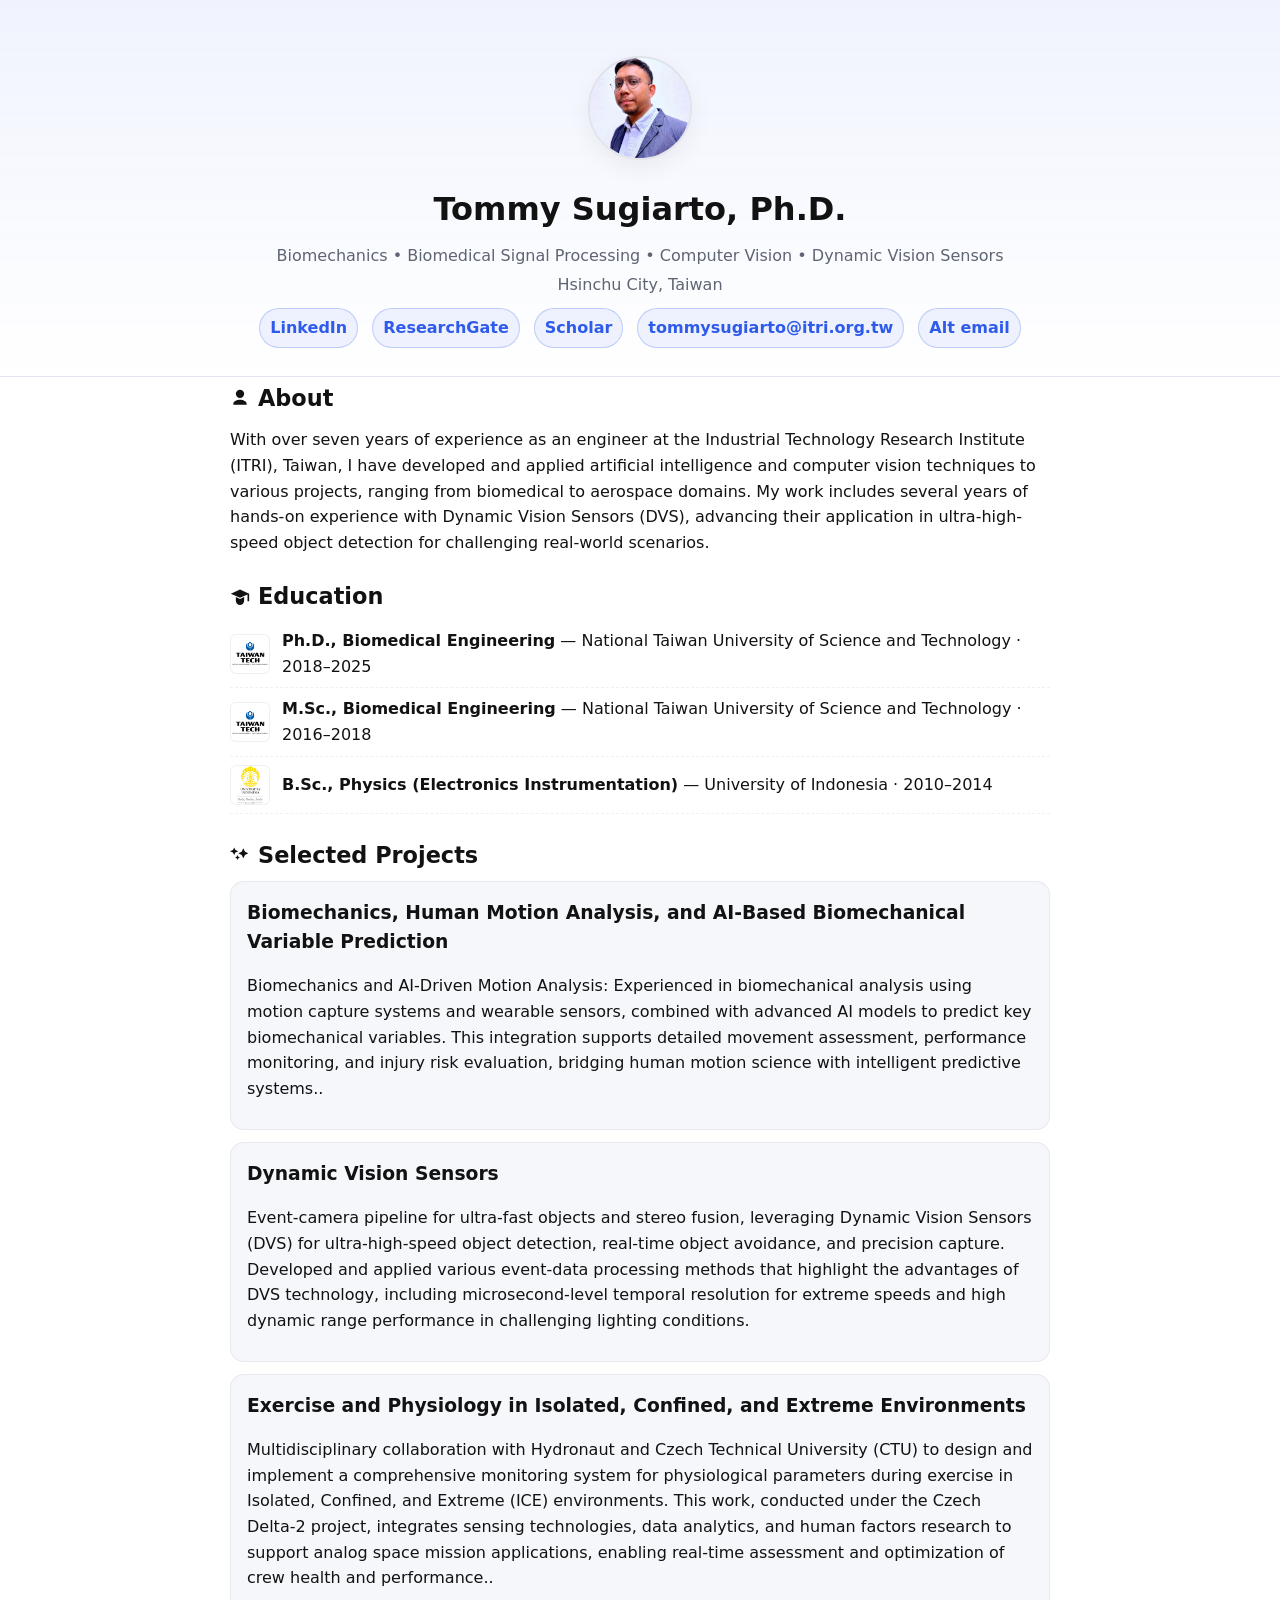
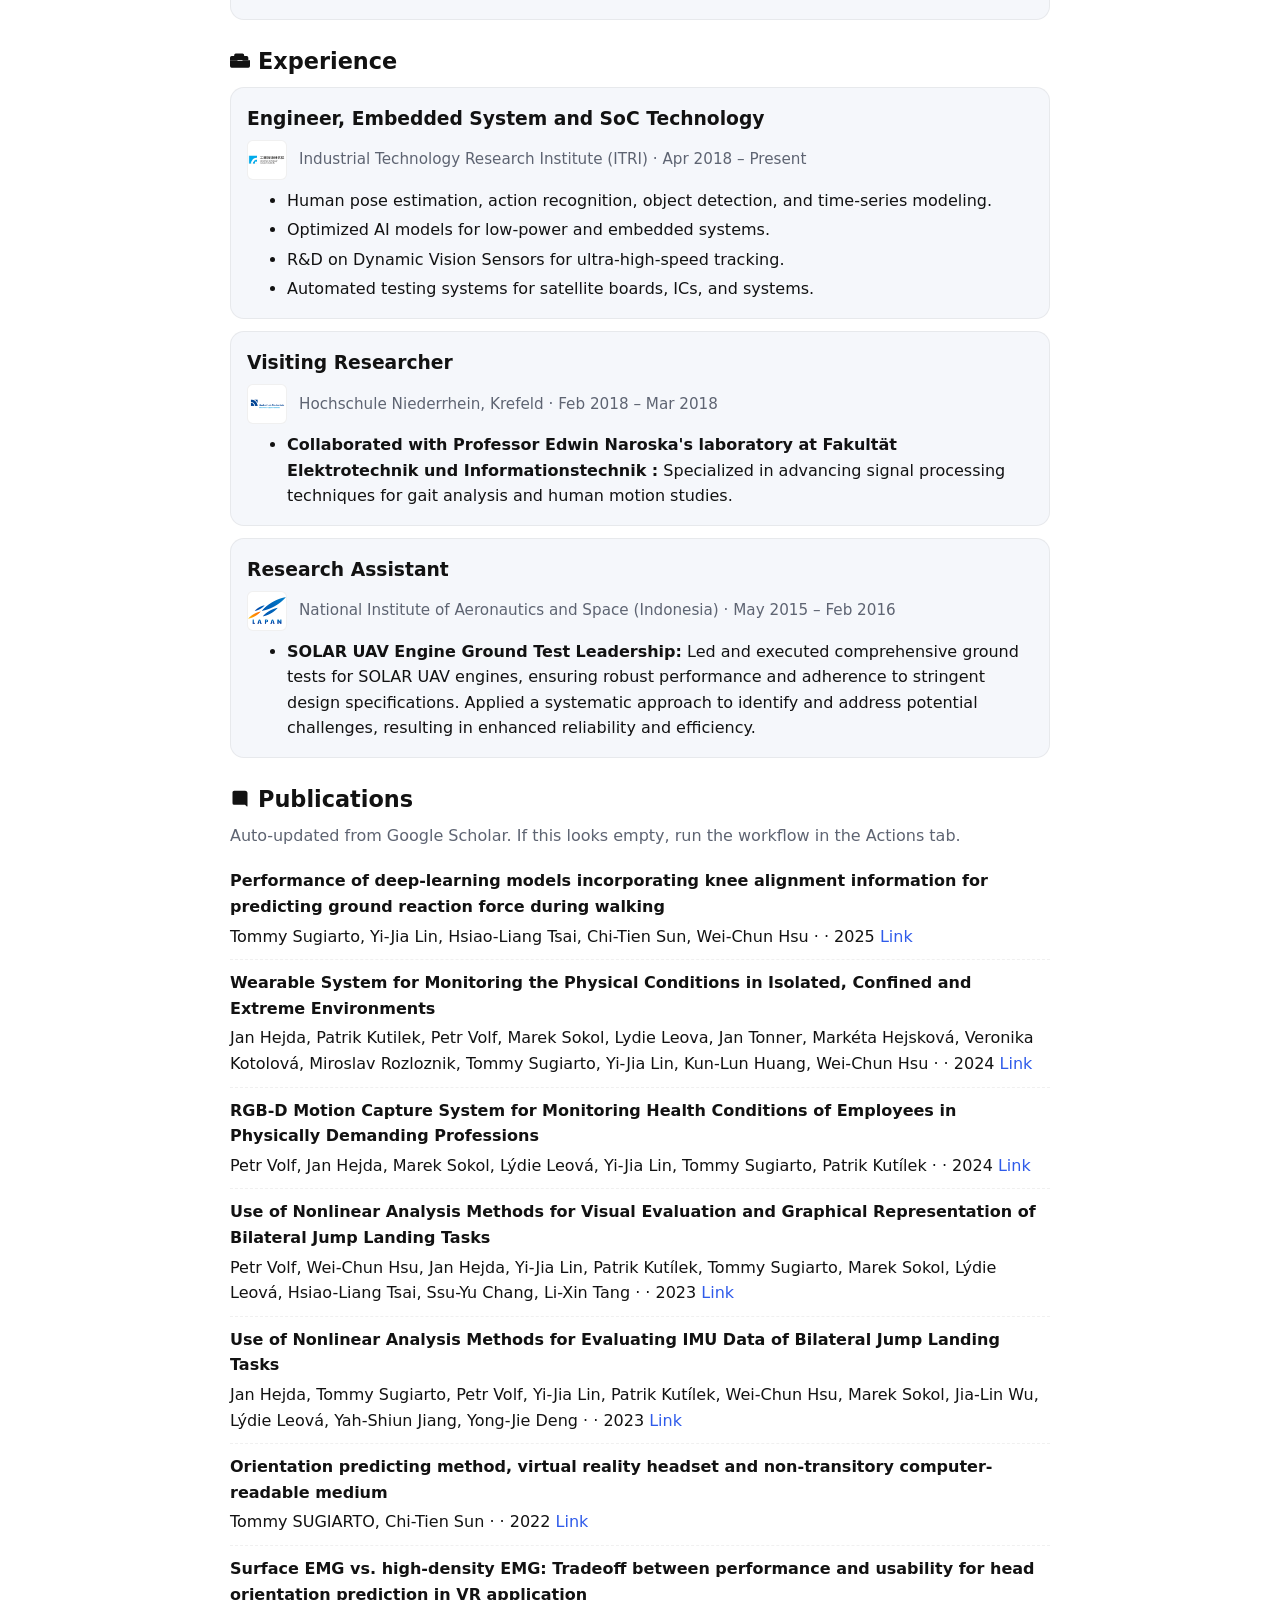
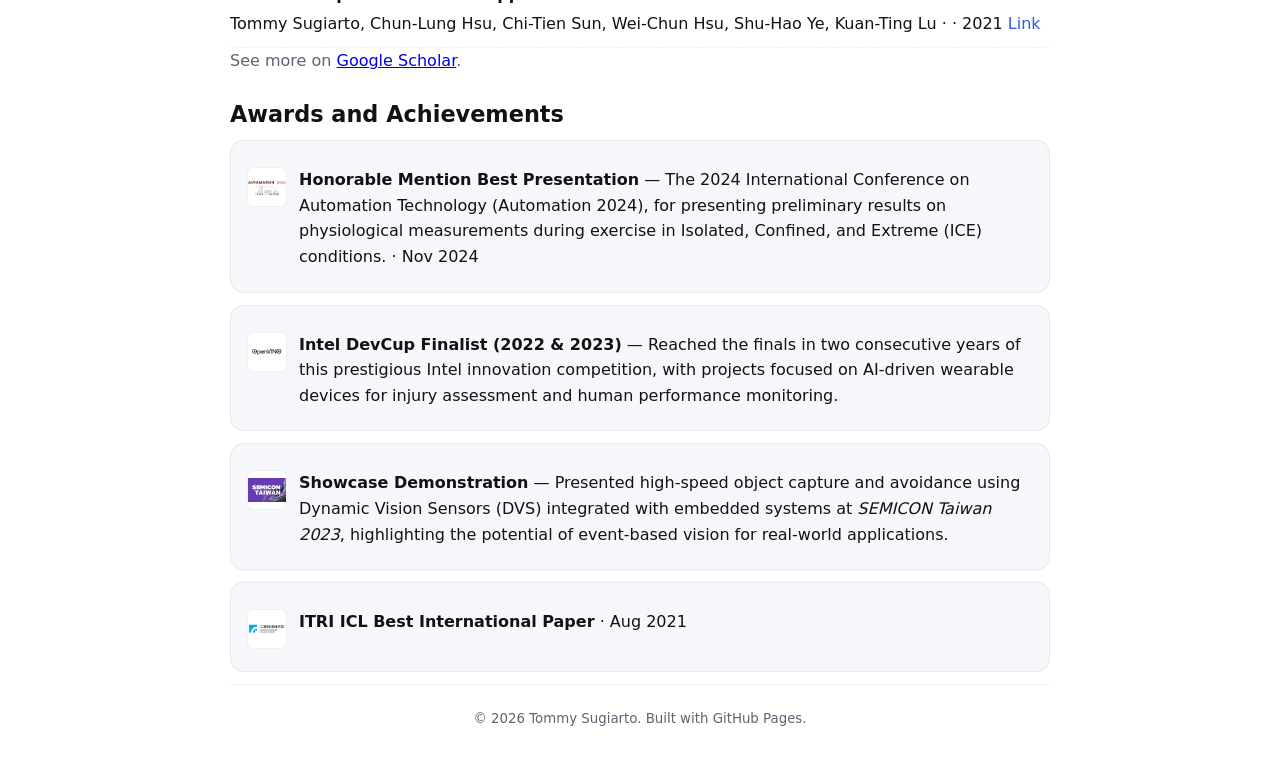
==== index.html @ 58326c2a "Update index.html" ====
<!DOCTYPE html>
<html lang="en">
<head>
  <meta charset="utf-8" />
  <meta name="viewport" content="width=device-width, initial-scale=1" />
  <title>Tommy Sugiarto, Ph.D. • Portfolio</title>
  <meta name="description" content="Biomechanics • Biomedical Signal Processing • Computer Vision • Dynamic Vision Sensors" />
  <link rel="stylesheet" href="styles.css" />
  <link rel="icon" href="data:,">
</head>
<body>
  <header class="site-header">
    <div class="container">
      <img class="avatar" src="assets/profile.jpeg" alt="Tommy Sugiarto headshot" />
      <h1>Tommy Sugiarto, Ph.D.</h1>
      <p class="tagline">Biomechanics • Biomedical Signal Processing • Computer Vision • Dynamic Vision Sensors</p>
      <p class="muted">Hsinchu City, Taiwan</p>
      <nav class="links">
        <a href="https://tw.linkedin.com/in/tommy-sugiarto-65a32ab9" aria-label="LinkedIn">LinkedIn</a>
        <a href="https://www.researchgate.net/profile/Tommy-Sugiarto?ev=hdr_xprf" aria-label="ResearchGate">ResearchGate</a>
        <a href="https://scholar.google.com/citations?user=oPSq5PQAAAAJ&hl=en" aria-label="Google Scholar">Scholar</a>
        <a href="mailto:tommysugiarto@itri.org.tw" aria-label="Email">tommysugiarto@itri.org.tw</a>
        <a href="mailto:tommysugiarto70@gmail.com" aria-label="Email Alt">Alt email</a>
      </nav>
    </div>
  </header>

<main class="container">
  <!-- About -->
  <section id="about">
    <h2 class="section-title">
      <!-- person-circle icon -->
      <svg class="icon" viewBox="0 0 24 24" fill="currentColor" aria-hidden="true">
        <path d="M12 12a5 5 0 1 0-5-5 5 5 0 0 0 5 5Zm0 2c-4.42 0-8 2.239-8 5v1h16v-1c0-2.761-3.58-5-8-5Z"/>
      </svg>
      About
    </h2>
    <p>With over seven years of experience as an engineer at the Industrial Technology Research Institute (ITRI), Taiwan, I have developed and applied artificial intelligence and computer vision techniques to various projects, ranging from biomedical to aerospace domains. 
      My work includes several years of hands-on experience with Dynamic Vision Sensors (DVS), advancing their application in ultra-high-speed object detection for challenging real-world scenarios.</p>
  </section>

  <!-- Education -->
  <section id="education">
    <h2 class="section-title">
      <!-- graduation-cap icon -->
      <svg class="icon" viewBox="0 0 24 24" fill="currentColor" aria-hidden="true">
        <path d="M12 3 1 8l11 5 9-4.091V17h2V8z"/><path d="M7 12v4.5a5 5 0 0 0 10 0V12l-5 2.273z"/>
      </svg>
      Education
    </h2>
    <ul class="edu">
      <li>
        <div class="org">
          <img class="org-logo" src="assets/ntust.png" alt="NTUST logo">
          <div>
            <strong>Ph.D., Biomedical Engineering</strong> — National Taiwan University of Science and Technology
            · <time>2018–2025</time>
          </div>
        </div>
      </li>
      <li>
        <div class="org">
          <img class="org-logo" src="assets/ntust.png" alt="NTUST logo">
          <div>
            <strong>M.Sc., Biomedical Engineering</strong> — National Taiwan University of Science and Technology
            · <time>2016–2018</time>
          </div>
        </div>
      </li>
      <li>
        <div class="org">
          <img class="org-logo" src="assets/ui.png" alt="University of Indonesia logo">
          <div>
            <strong>B.Sc., Physics (Electronics Instrumentation)</strong> — University of Indonesia
            · <time>2010–2014</time>
          </div>
        </div>
      </li>
    </ul>
  </section>

  <!-- Projects -->
  <section id="projects">
    <h2 class="section-title">
      <!-- sparkles icon -->
      <svg class="icon" viewBox="0 0 24 24" fill="currentColor" aria-hidden="true">
        <path d="M5 3l1.5 3L10 7.5 6.5 9 5 12 3.5 9 0 7.5 3.5 6 5 3Zm11 1l2 4 4 2-4 2-2 4-2-4-4-2 4-2 2-4Zm-7 8l1 2 2 1-2 1-1 2-1-2-2-1 2-1 1-2Z"/>
      </svg>
      Selected Projects
    </h2>
    <article class="card">
      <h3>Biomechanics, Human Motion Analysis, and AI-Based Biomechanical Variable Prediction</h3>
      <p>Biomechanics and AI-Driven Motion Analysis: Experienced in biomechanical analysis using motion capture systems and wearable sensors, combined with advanced AI models to predict key biomechanical variables. This integration supports detailed movement assessment, performance monitoring, and injury risk evaluation, bridging human motion science with intelligent predictive systems..</p>
    </article>
    <article class="card">
      <h3>Dynamic Vision Sensors</h3>
      <p>Event-camera pipeline for ultra-fast objects and stereo fusion, leveraging Dynamic Vision Sensors (DVS) for ultra-high-speed object detection, real-time object avoidance, and precision capture. 
        Developed and applied various event-data processing methods that highlight the advantages of DVS technology, including microsecond-level temporal resolution for extreme speeds and high dynamic range performance in challenging lighting conditions.</p>
    </article>
    <article class="card">
      <h3>Exercise and Physiology in Isolated, Confined, and Extreme Environments</h3>
      <p>Multidisciplinary collaboration with Hydronaut and Czech Technical University (CTU) to design and implement a comprehensive monitoring system for physiological parameters during exercise in Isolated, Confined, and Extreme (ICE) environments. 
        This work, conducted under the Czech Delta-2 project, integrates sensing technologies, data analytics, and human factors research to support analog space mission applications, enabling real-time assessment and optimization of crew health and performance..</p>
    </article>
  </section>

  <!-- Experience -->
  <section id="experience">
    <h2 class="section-title">
      <!-- briefcase icon -->
      <svg class="icon" viewBox="0 0 24 24" fill="currentColor" aria-hidden="true">
        <path d="M9 3h6a2 2 0 0 1 2 2v1h3a2 2 0 0 1 2 2v3H0V8a2 2 0 0 1 2-2h3V5a2 2 0 0 1 2-2Zm1 3V5h4v1Z"/><path d="M24 11v7a2 2 0 0 1-2 2H2a2 2 0 0 1-2-2v-7h9v1h6v-1z"/>
      </svg>
      Experience
    </h2>

    <article class="card">
      <h3>Engineer, Embedded System and SoC Technology</h3>
      <div class="sub org">
        <img class="org-logo" src="assets/itri.png" alt="ITRI logo">
        <span>Industrial Technology Research Institute (ITRI) · <time>Apr 2018 – Present</time></span>
      </div>
      <ul class="bullets">
        <li>Human pose estimation, action recognition, object detection, and time‑series modeling.</li>
        <li>Optimized AI models for low‑power and embedded systems.</li>
        <li>R&amp;D on Dynamic Vision Sensors for ultra‑high‑speed tracking.</li>
        <li>Automated testing systems for satellite boards, ICs, and systems.</li>
      </ul>
    </article>

    <article class="card">
      <h3>Visiting Researcher</h3>
      <div class="sub org">
        <img class="org-logo" src="assets/hsnr.png" alt="Hochschule Niederrhein logo">
        <span>Hochschule Niederrhein, Krefeld · <time>Feb 2018 – Mar 2018</time></span>
      </div>
      <ul class="bullets">
        <li><strong>Collaborated with Professor Edwin Naroska's laboratory at Fakultät Elektrotechnik und Informationstechnik :</strong> Specialized in advancing signal processing techniques for gait analysis and human motion studies.</li>
      </ul>
    </article>

    <article class="card">
      <h3>Research Assistant</h3>
      <div class="sub org">
        <img class="org-logo" src="assets/lapan.png" alt="Indonesian National Institute of Aeronautics and Space logo">
        <span>National Institute of Aeronautics and Space (Indonesia) · <time>May 2015 – Feb 2016</time></span>
      </div>
      <ul class="bullets">
        <li><strong>SOLAR UAV Engine Ground Test Leadership:</strong> Led and executed comprehensive ground tests for SOLAR UAV engines, ensuring robust performance and adherence to stringent design specifications. Applied a systematic approach to identify and address potential challenges, resulting in enhanced reliability and efficiency.</li>
      </ul>
    </article>

  </section>

  <!-- Publications: moved to just before Awards -->
  <section id="publications">
    <h2 class="section-title">
      <!-- book icon -->
      <svg class="icon" viewBox="0 0 24 24" fill="currentColor" aria-hidden="true">
        <path d="M3 4a2 2 0 0 1 2-2h13a3 3 0 0 1 3 3v15.5a.5.5 0 0 1-.8.4L18 19H5a2 2 0 0 1-2-2Z"/>
      </svg>
      Publications
    </h2>
    <p class="muted">Auto‑updated from Google Scholar. If this looks empty, run the workflow in the Actions tab.</p>
    <div id="pub-list" class="pubs"></div>
    <p class="muted">See more on <a href="https://scholar.google.com/citations?user=oPSq5PQAAAAJ&hl=en">Google Scholar</a>.</p>
  </section>

 <!-- Awards -->
<section id="awards">
  <h2 class="section-title"> Awards and Achievements </h2>

  <article class="card">
    <div class="award-item">
      <img class="award-logo" src="assets/automation2024.png" alt="Automation 2024 logo">
      <div class="award-text">
        <strong>Honorable Mention Best Presentation</strong> — The 2024 International Conference on Automation Technology (Automation 2024), for presenting preliminary results on physiological measurements during exercise in Isolated, Confined, and Extreme (ICE) conditions. · <time>Nov 2024</time>
      </div>
    </div>
  </article>

  <article class="card">
    <div class="award-item">
      <img class="award-logo" src="assets/intel.png" alt="Intel logo">
      <div class="award-text">
        <strong>Intel DevCup Finalist (2022 &amp; 2023)</strong> — Reached the finals in two consecutive years of this prestigious Intel innovation competition, with projects focused on AI-driven wearable devices for injury assessment and human performance monitoring.
      </div>
    </div>
  </article>

  <article class="card">
    <div class="award-item">
      <img class="award-logo" src="assets/semicon2023.png" alt="SEMICON Taiwan 2023 logo">
      <div class="award-text">
        <strong>Showcase Demonstration</strong> — Presented high-speed object capture and avoidance using Dynamic Vision Sensors (DVS) integrated with embedded systems at <em>SEMICON Taiwan 2023</em>, highlighting the potential of event-based vision for real-world applications.
      </div>
    </div>
  </article>

  <article class="card">
    <div class="award-item">
      <img class="award-logo" src="assets/itri.png" alt="ITRI logo">
      <div class="award-text">
        <strong>ITRI ICL Best International Paper</strong> · <time>Aug 2021</time>
      </div>
    </div>
  </article>
</section>

  <footer class="site-footer">
    <div class="container">
      <small>© <span id="y"></span> Tommy Sugiarto. Built with GitHub Pages.</small>
    </div>
  </footer>

  <script>
    document.getElementById('y').textContent = new Date().getFullYear();
  </script>
  
<script>
  document.getElementById('y').textContent = new Date().getFullYear();

  async function loadPubs() {
    const wrap = document.getElementById('pub-list');
    try {
      const res = await fetch('publications.json?ts=' + Date.now(), { cache: 'no-store' });
      if (!res.ok) throw new Error('publications.json not found');
      const data = await res.json();

      const pubs = Array.isArray(data) ? data : (data.publications || []);
      if (!pubs.length) {
        wrap.innerHTML = '<p class="muted">No publications found yet.</p>';
        return;
      }

      // Sort newest first
      pubs.sort((a, b) => (b.year || 0) - (a.year || 0));

      // Keep only latest 7
      const latest = pubs.slice(0, 7);

      wrap.innerHTML = latest.map(p => {
        const title = p.title || '';
        const authors = Array.isArray(p.authors) ? p.authors.join(', ') : (p.authors || '');
        const venue = p.venue || '';
        const year = p.year || '';
        const link = p.url ? `<a href="${p.url}" rel="noopener">Link</a>` : '';
        return `
          <div class="pub">
            <div class="pub-title"><strong>${title}</strong></div>
            <div class="pub-meta">${authors} · <em>${venue}</em> · <time>${year}</time> ${link}</div>
          </div>`;
      }).join('');
    } catch (e) {
      console.warn(e);
      wrap.innerHTML = '<p class="muted">Publications will appear after the first sync.</p>';
    }
  }
  loadPubs();
</script>

</body>
</html>
---- styles.css ----
:root {
  --bg: #ffffff;
  --panel: #ffffff;
  --text: #121212;
  --muted: #5e6472;
  --link: #2f5bea;
  --card: #f5f7fb;
  --radius: 14px;
  --maxw: 860px;
}

* { box-sizing: border-box; }
html, body { margin: 0; padding: 0; background: var(--bg); color: var(--text); }
body {
  font-family: system-ui, -apple-system, Segoe UI, Roboto, "Noto Sans", Arial, sans-serif;
  line-height: 1.6;
}

.container { width: 100%; max-width: var(--maxw); margin: 0 auto; padding: 0 20px; }

.site-header {
  padding: 56px 0 28px;
  text-align: center;
  background: linear-gradient(180deg, rgba(47,91,234,0.07), rgba(255,255,255,0));
  border-bottom: 1px solid rgba(0,0,0,0.06);
}
.avatar {
  width: 104px; height: 104px; border-radius: 50%;
  object-fit: cover; border: 2px solid rgba(0,0,0,0.08);
  box-shadow: 0 8px 24px rgba(0,0,0,0.06);
}
h1 { margin: 16px 0 8px; font-size: 2rem; }
.tagline { color: var(--muted); margin: 0 0 4px; }
.muted { color: var(--muted); margin: 0 0 10px; }

.links { display: inline-flex; gap: 14px; flex-wrap: wrap; justify-content: center; }
.links a {
  color: var(--link); text-decoration: none; font-weight: 600;
  padding: 6px 10px; border-radius: 999px; background: rgba(47,91,234,0.07);
  border: 1px solid rgba(47,91,234,0.25);
}
.links a:hover { transform: translateY(-1px); transition: transform 120ms ease; }

main { padding: 28px 0 56px; }
section + section { margin-top: 28px; }
h2 { margin: 8px 0 10px; font-size: 1.4rem; }

.card {
  background: var(--card);
  border: 1px solid rgba(0,0,0,0.06);
  border-radius: var(--radius);
  padding: 16px 16px 12px;
  margin: 12px 0;
}
.card h3 { margin: 0 0 6px; }
.sub { color: var(--muted); font-size: 0.95rem; }
.bullets { margin: 8px 0 0; }
.bullets li { margin: 4px 0; }

.edu, .awards { list-style: none; padding: 0; margin: 0; }
.edu li, .awards li { padding: 8px 0; border-bottom: 1px dashed rgba(0,0,0,0.06); }

.pubs .pub { padding: 10px 0; border-bottom: 1px dashed rgba(0,0,0,0.06); }
.pub-title { margin-bottom: 4px; }
.pub-meta a { color: var(--link); text-decoration: none; }

.site-footer {
  padding: 20px 0 40px;
  border-top: 1px solid rgba(0,0,0,0.06);
  color: var(--muted);
  text-align: center;
}

@media (max-width: 520px) {
  h1 { font-size: 1.6rem; }
}

/* --- Logos next to org names --- */
.org {
  display: flex;
  align-items: center;
  gap: 12px; /* was 10px */
}

.org-logo {
  width: 40px;       /* increased from ~28px */
  height: 40px;
  border-radius: 6px;
  object-fit: contain;
  border: 1px solid rgba(0,0,0,0.06);
  background-color: #fff; /* optional: helps logos with transparent edges */
}


/* --- Section headers with icons --- */
.section-title {
  display: flex;
  align-items: center;
  gap: 8px;
  margin: 8px 0 10px;
  font-size: 1.4rem;
  line-height: 1.2;
}

.icon {
  width: 20px;
  height: 20px;
  flex: 0 0 20px;
  font-size: 0; /* stop inheriting text size */
}


/* --- Publication list look --- */
.pubs .pub { padding: 10px 0; border-bottom: 1px dashed rgba(0,0,0,0.06); }
.pub-title { margin-bottom: 4px; }
.pub-meta a { color: var(--link); text-decoration: none; }

.award-item {
  display: flex;
  align-items: flex-start;
  gap: 12px;
  margin: 10px 0;
}

.award-logo {
  width: 40px;
  height: 40px;
  object-fit: contain;
  border-radius: 6px;
  border: 1px solid rgba(0,0,0,0.06);
  background-color: #fff; /* helps logos with transparency */
}

.award-text {
  flex: 1;
}
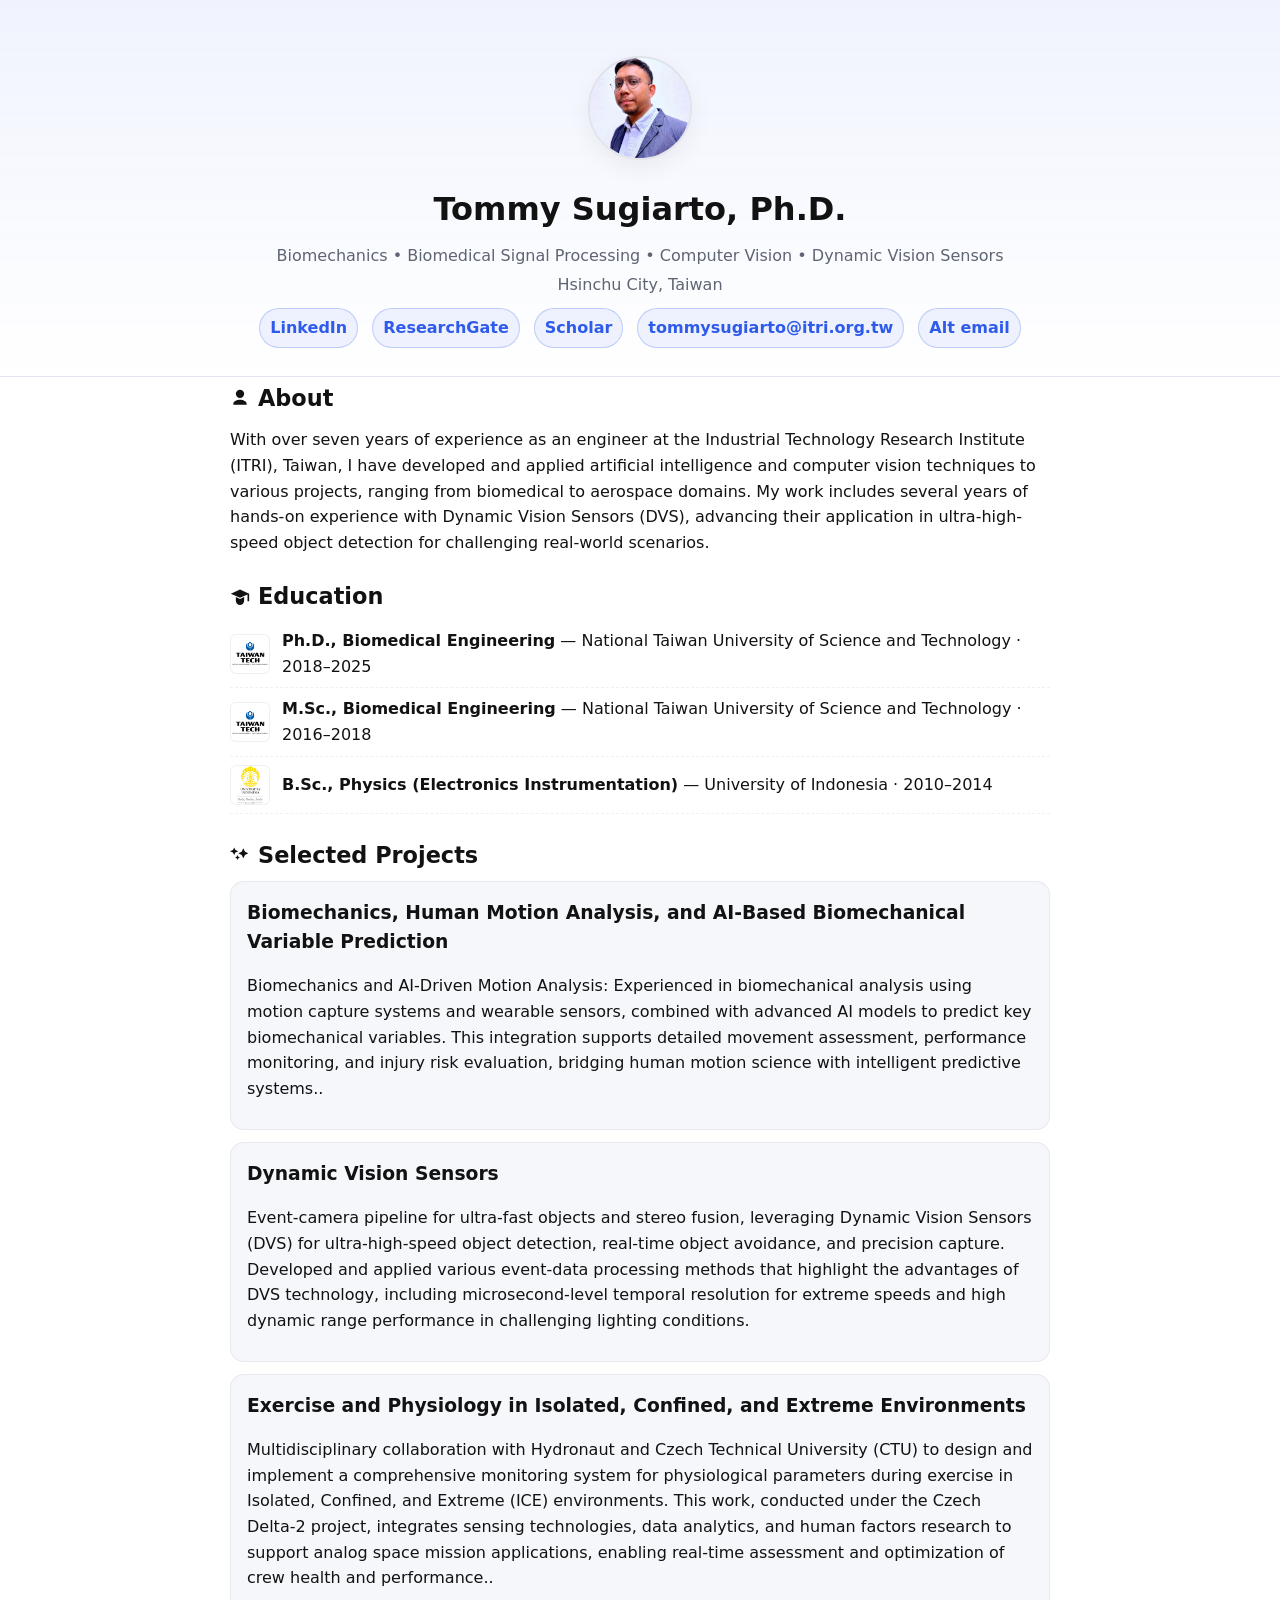
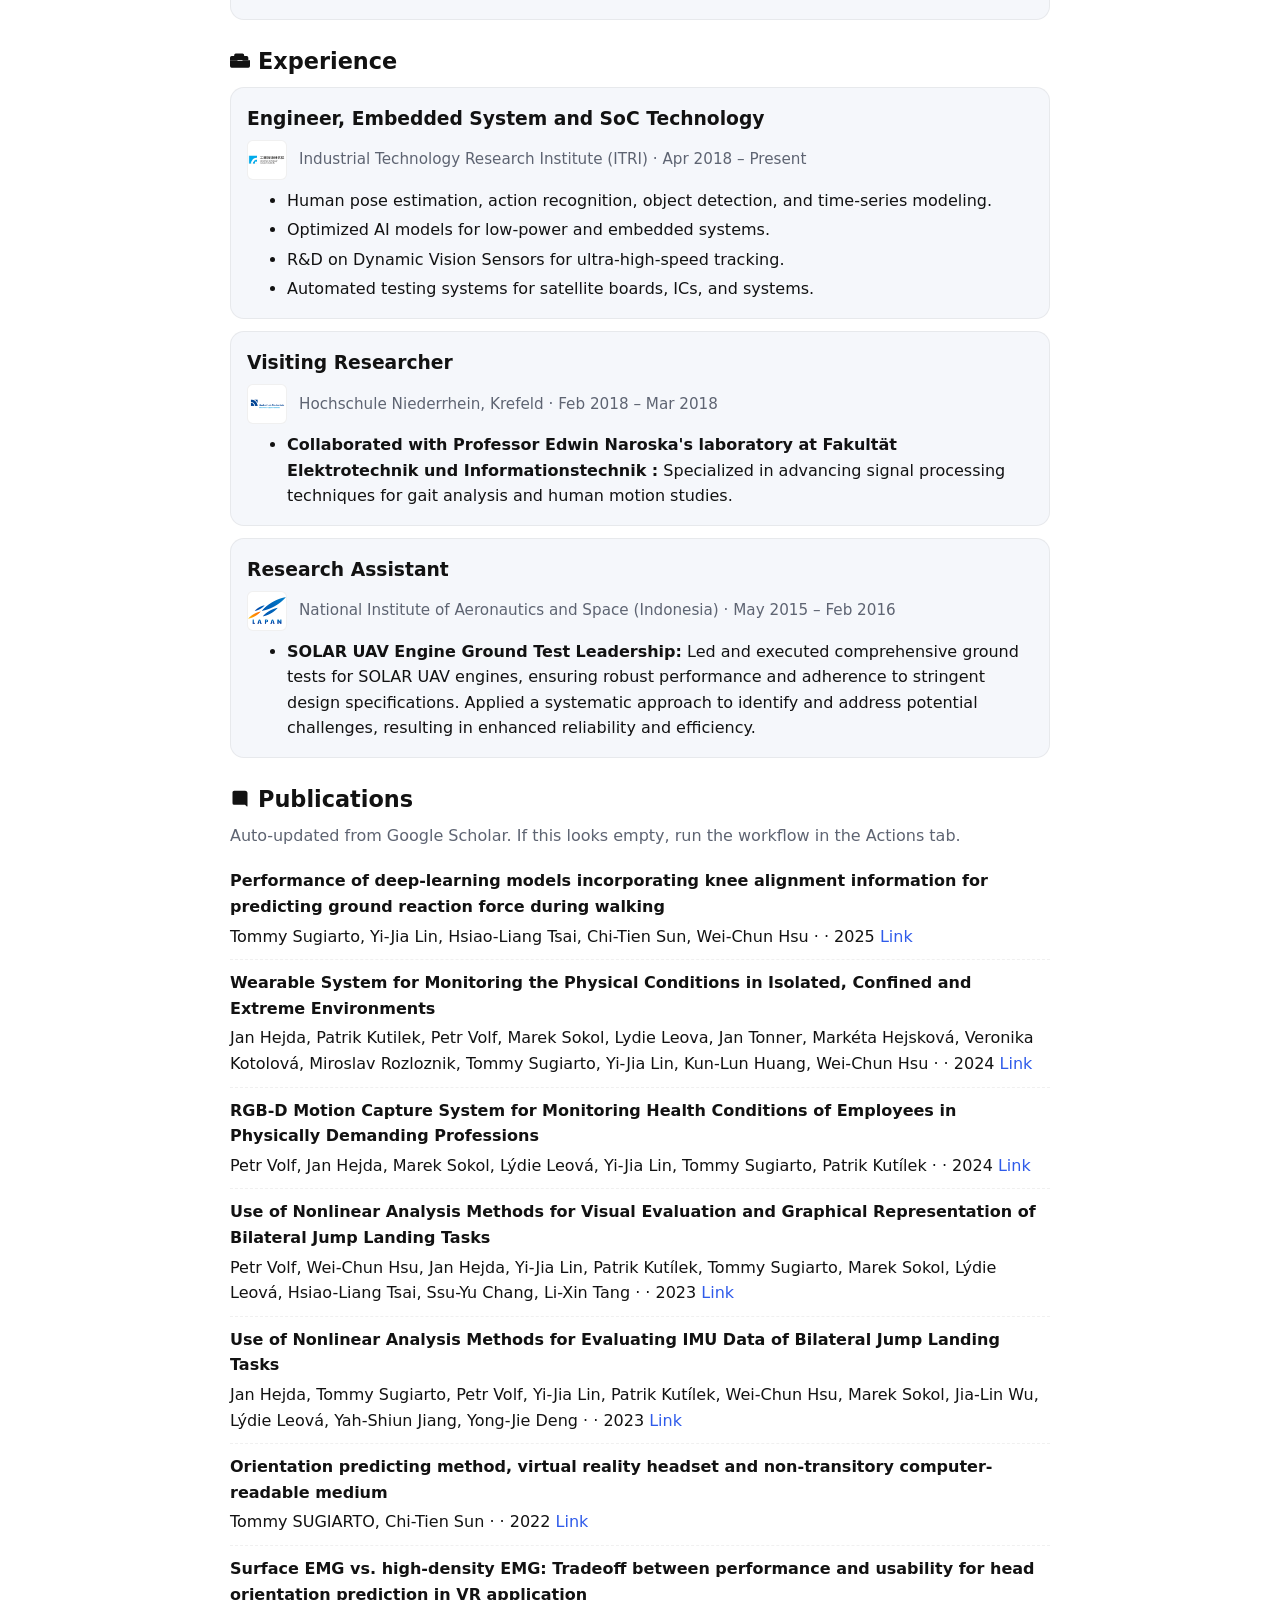
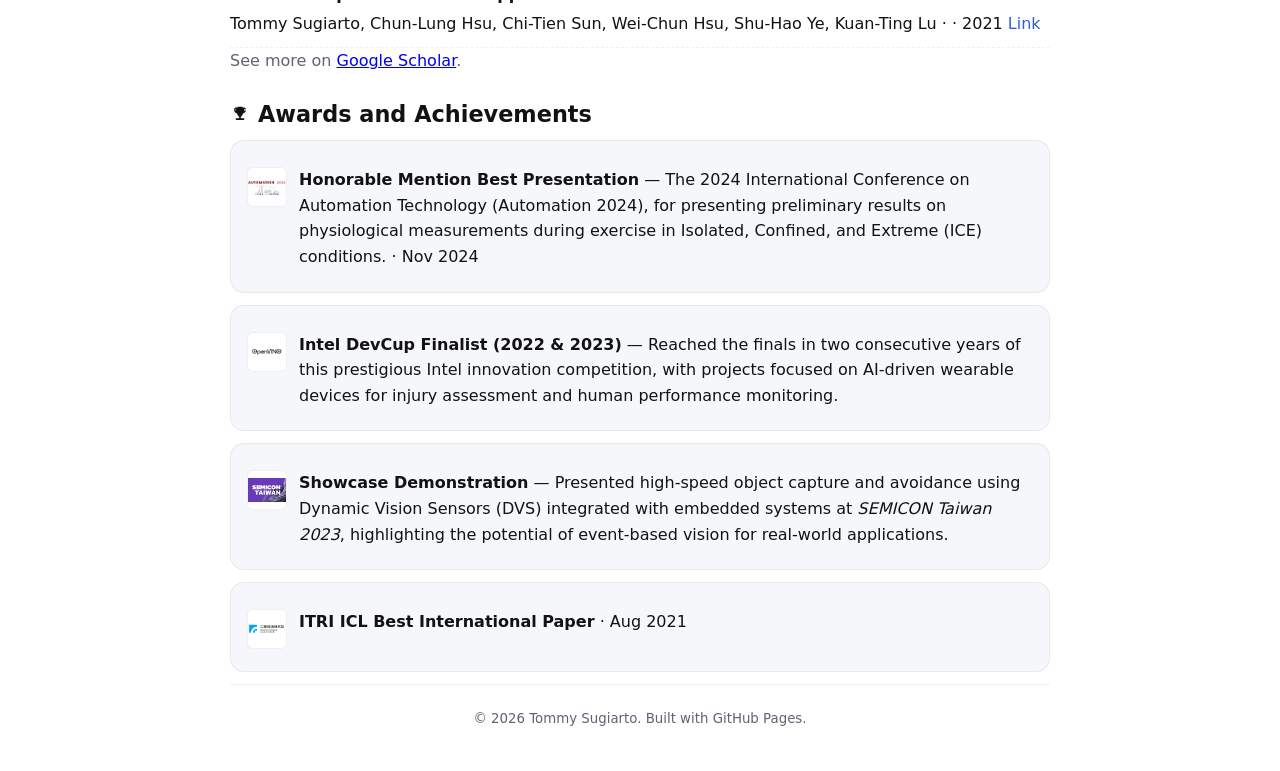
==== commit b71d7b14: "Update index.html" ====
--- a/index.html
+++ b/index.html
@@ -168,8 +168,13 @@
 
  <!-- Awards -->
 <section id="awards">
-  <h2 class="section-title"> Awards and Achievements </h2>
-
+    <h2 class="section-title">
+    <!-- trophy icon -->
+    <svg class="icon" viewBox="0 0 24 24" fill="currentColor" aria-hidden="true">
+      <path d="M17 3h-2V2H9v1H7a2 2 0 0 0-2 2v1a4 4 0 0 0 3.4 3.95A5 5 0 0 0 11 14v2H7v2h10v-2h-4v-2a5 5 0 0 0 2.6-4.05A4 4 0 0 0 19 6V5a2 2 0 0 0-2-2Zm-9 4A2 2 0 0 1 6 5h1v2Zm11-2a2 2 0 0 1-2 2V5Z"/>
+    </svg>
+    Awards and Achievements
+  </h2>
   <article class="card">
     <div class="award-item">
       <img class="award-logo" src="assets/automation2024.png" alt="Automation 2024 logo">
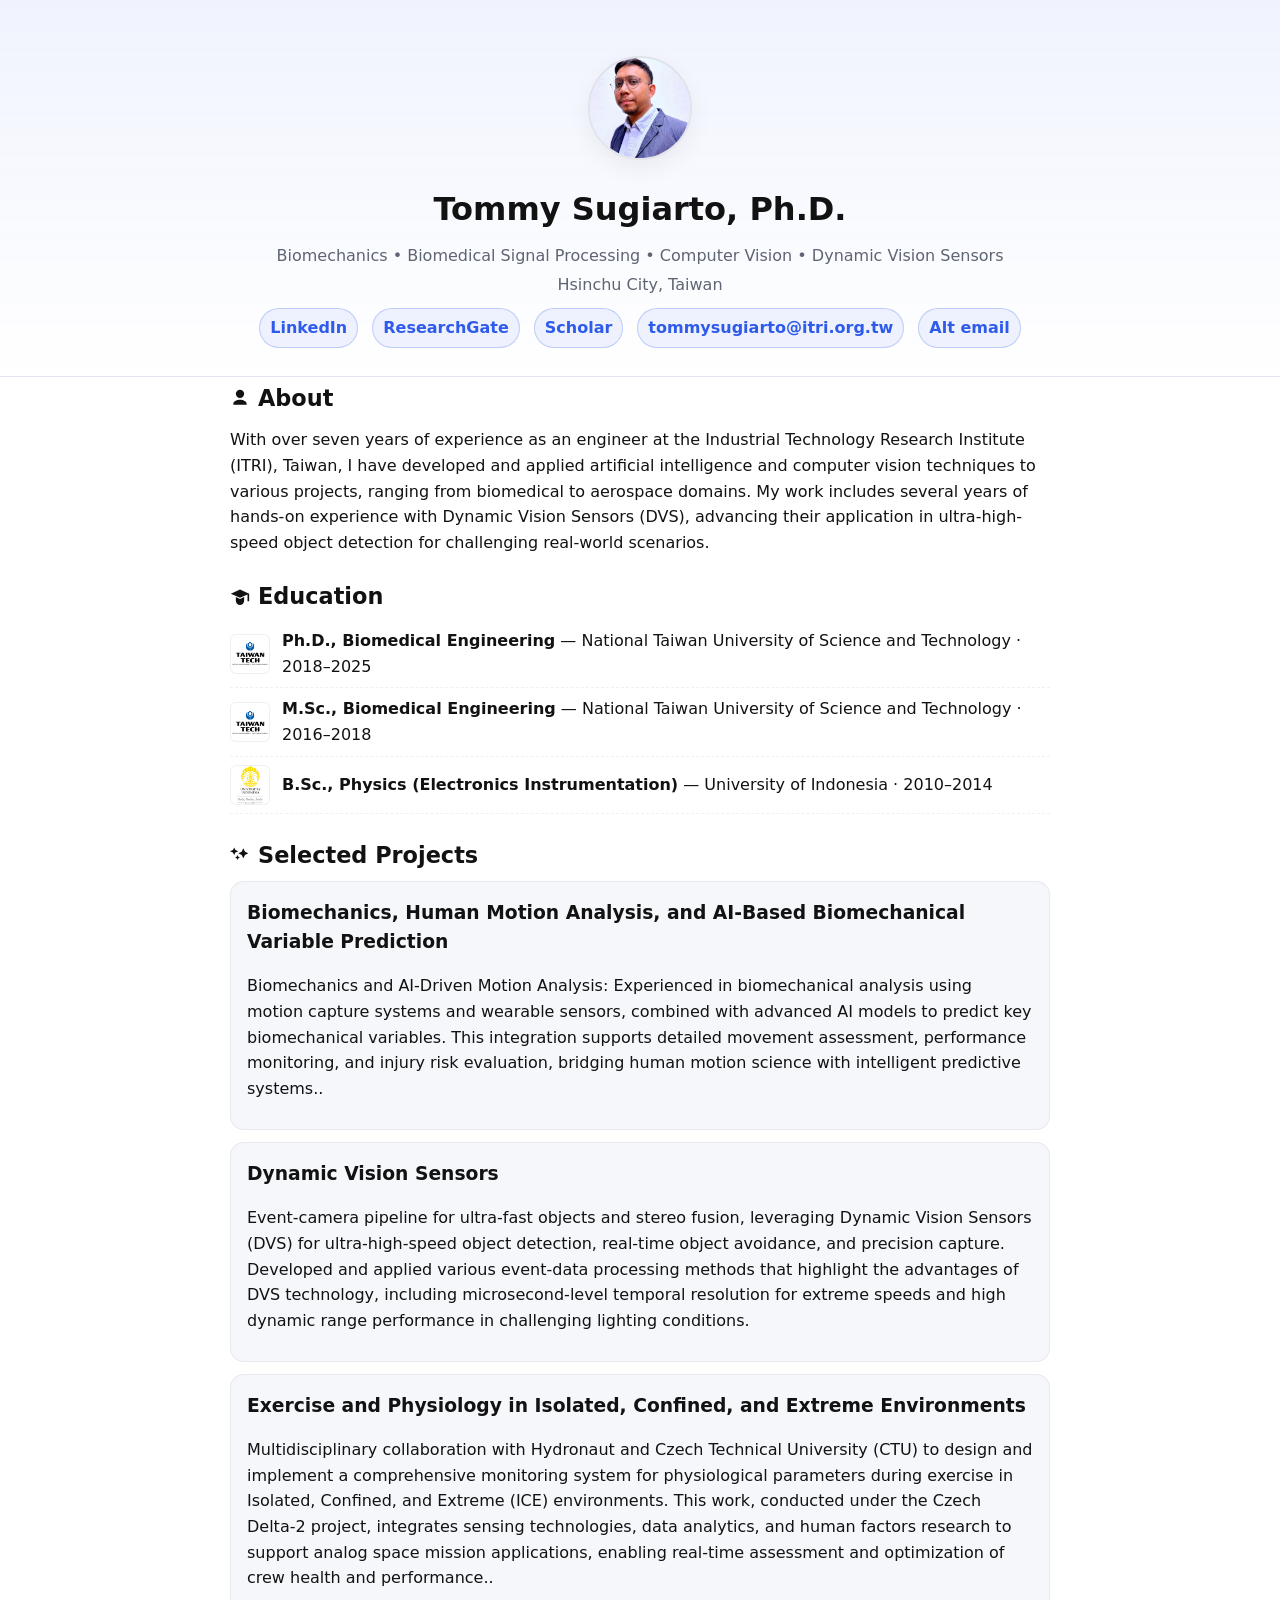
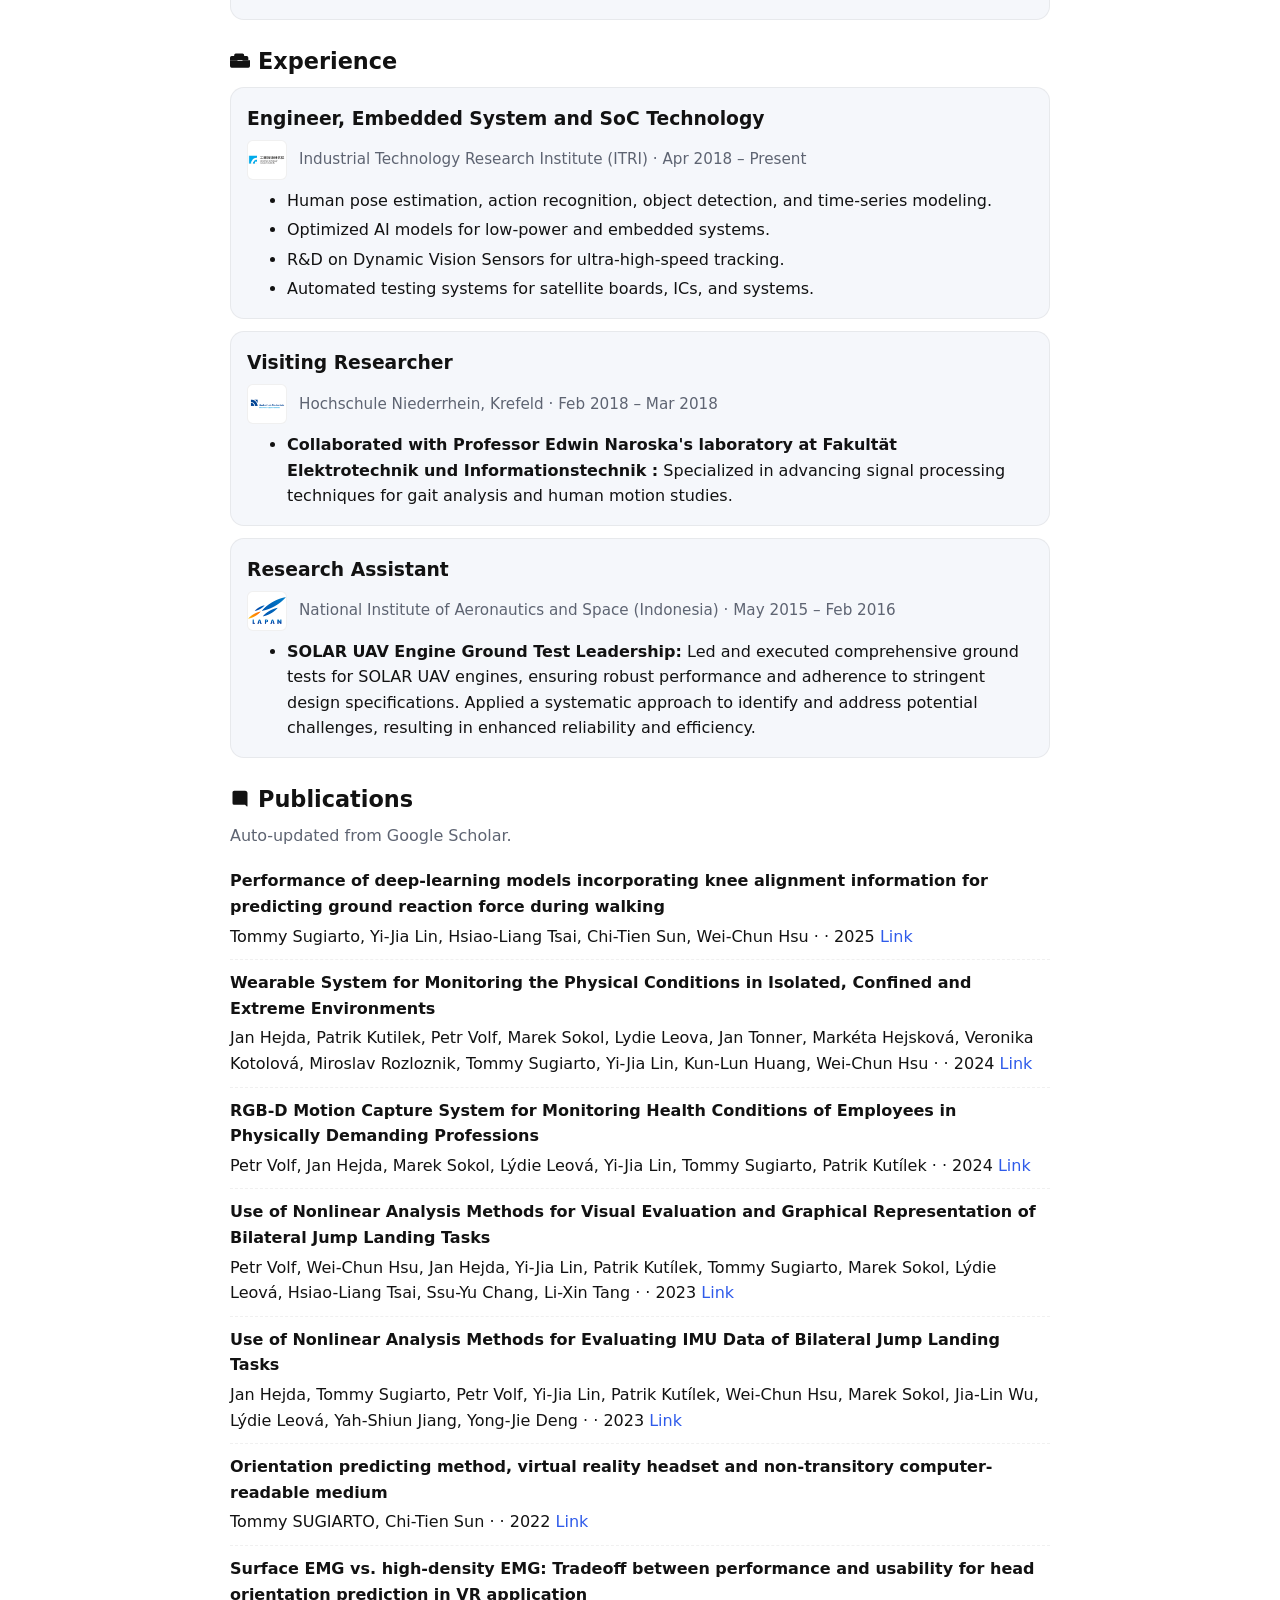
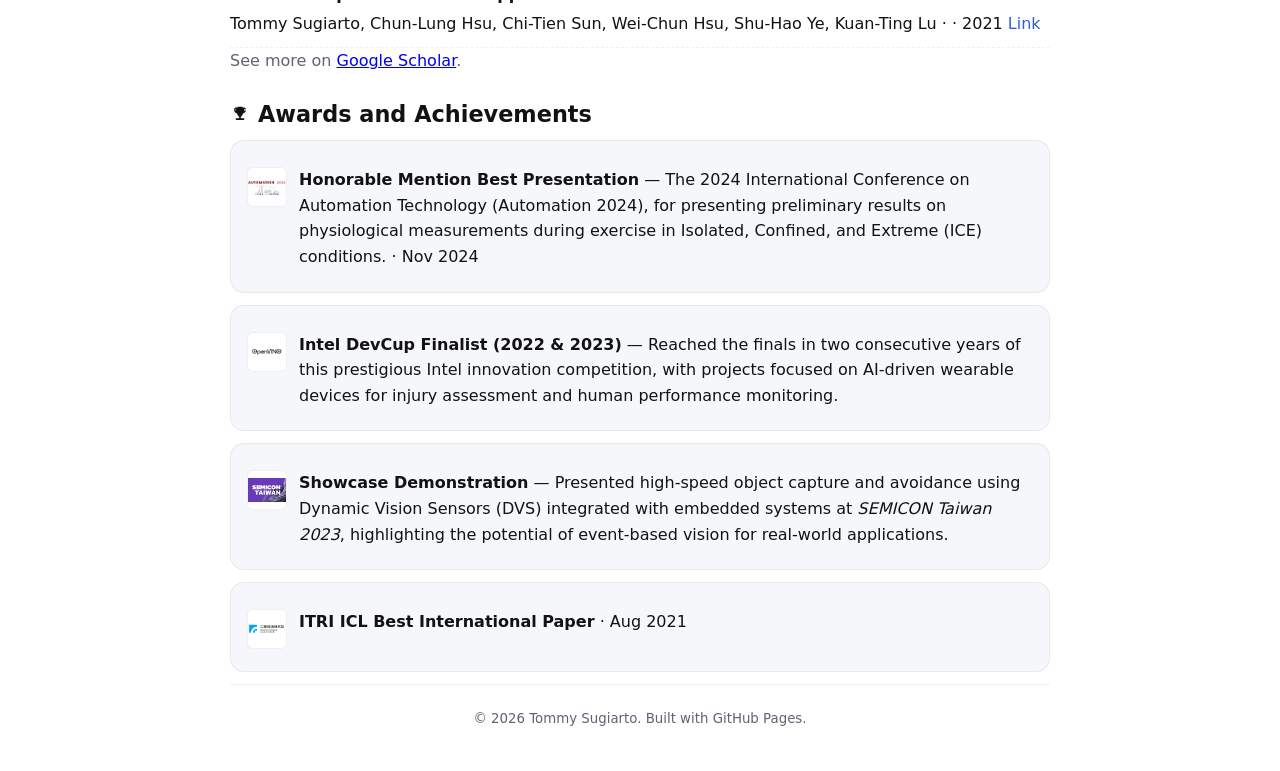
==== commit f024df98: "Update index.html" ====
--- a/index.html
+++ b/index.html
@@ -161,7 +161,7 @@
       </svg>
       Publications
     </h2>
-    <p class="muted">Auto‑updated from Google Scholar. If this looks empty, run the workflow in the Actions tab.</p>
+    <p class="muted">Auto‑updated from Google Scholar.</p>
     <div id="pub-list" class="pubs"></div>
     <p class="muted">See more on <a href="https://scholar.google.com/citations?user=oPSq5PQAAAAJ&hl=en">Google Scholar</a>.</p>
   </section>
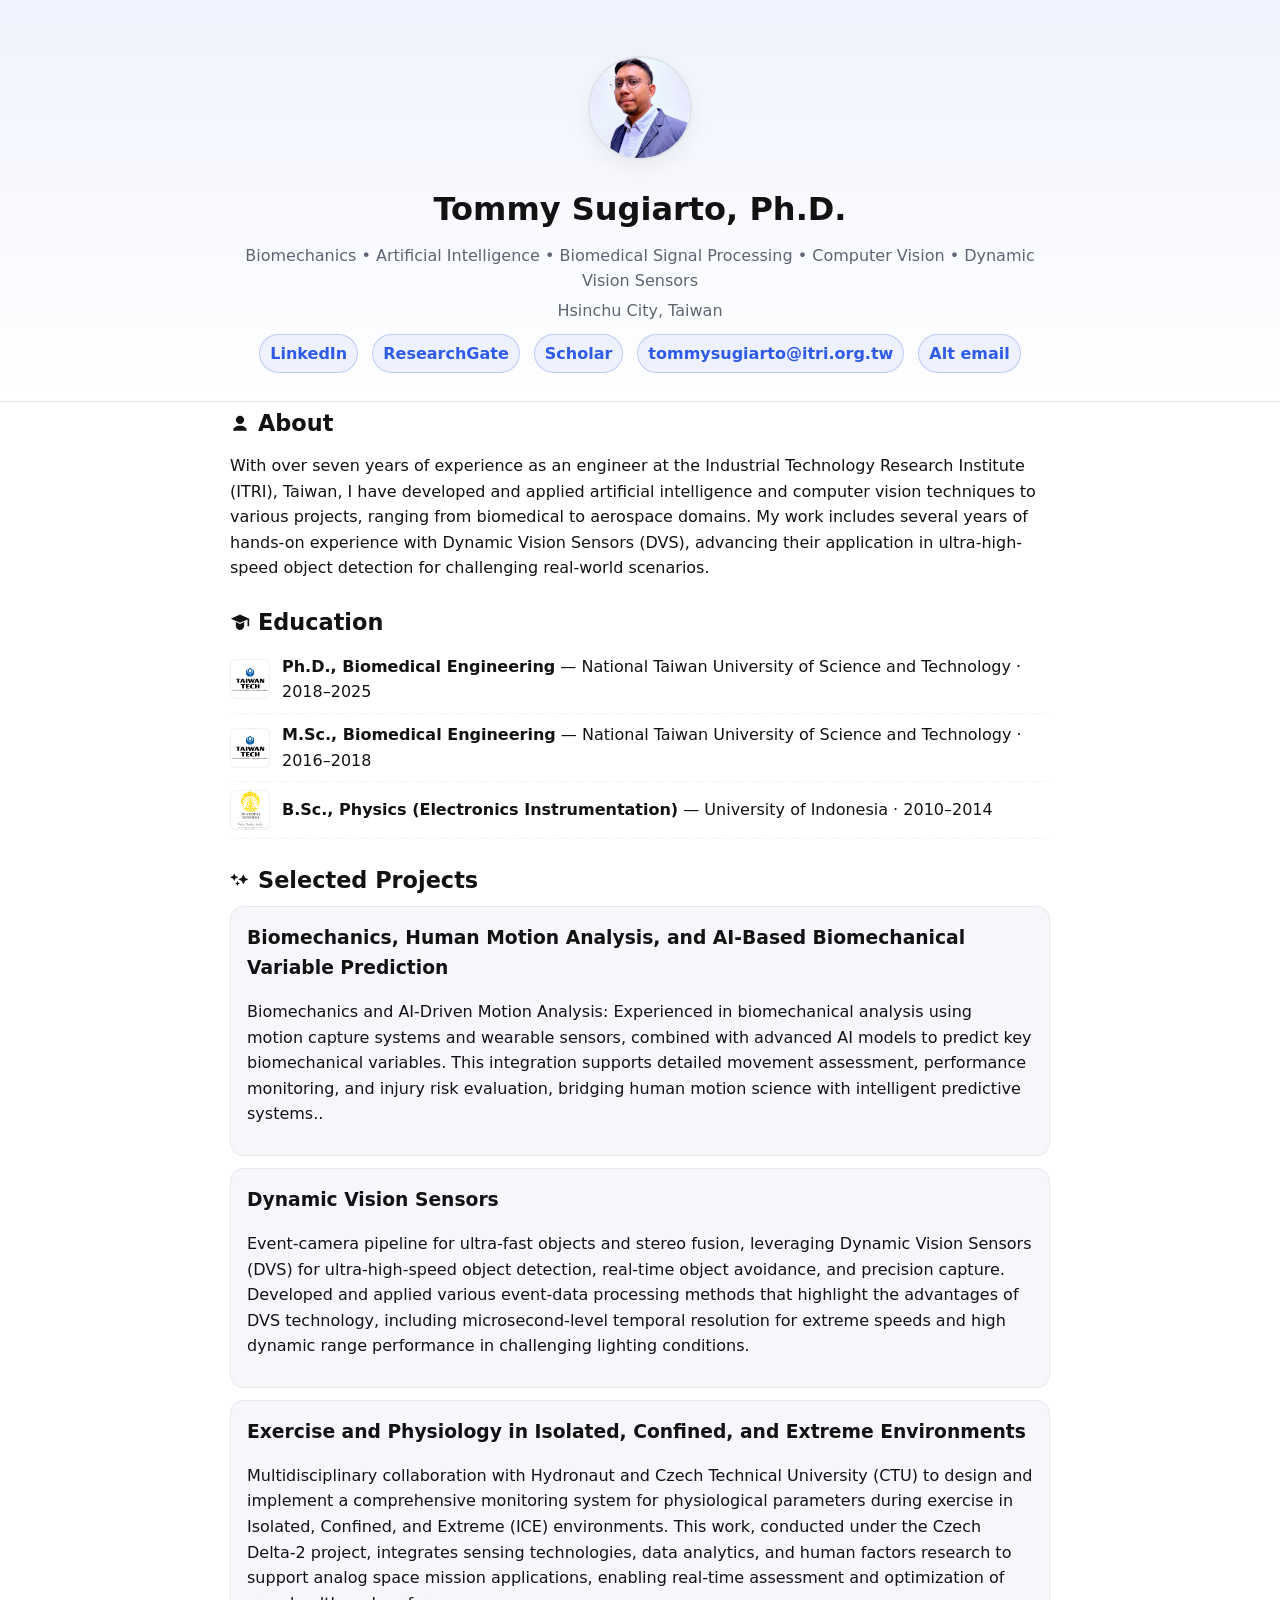
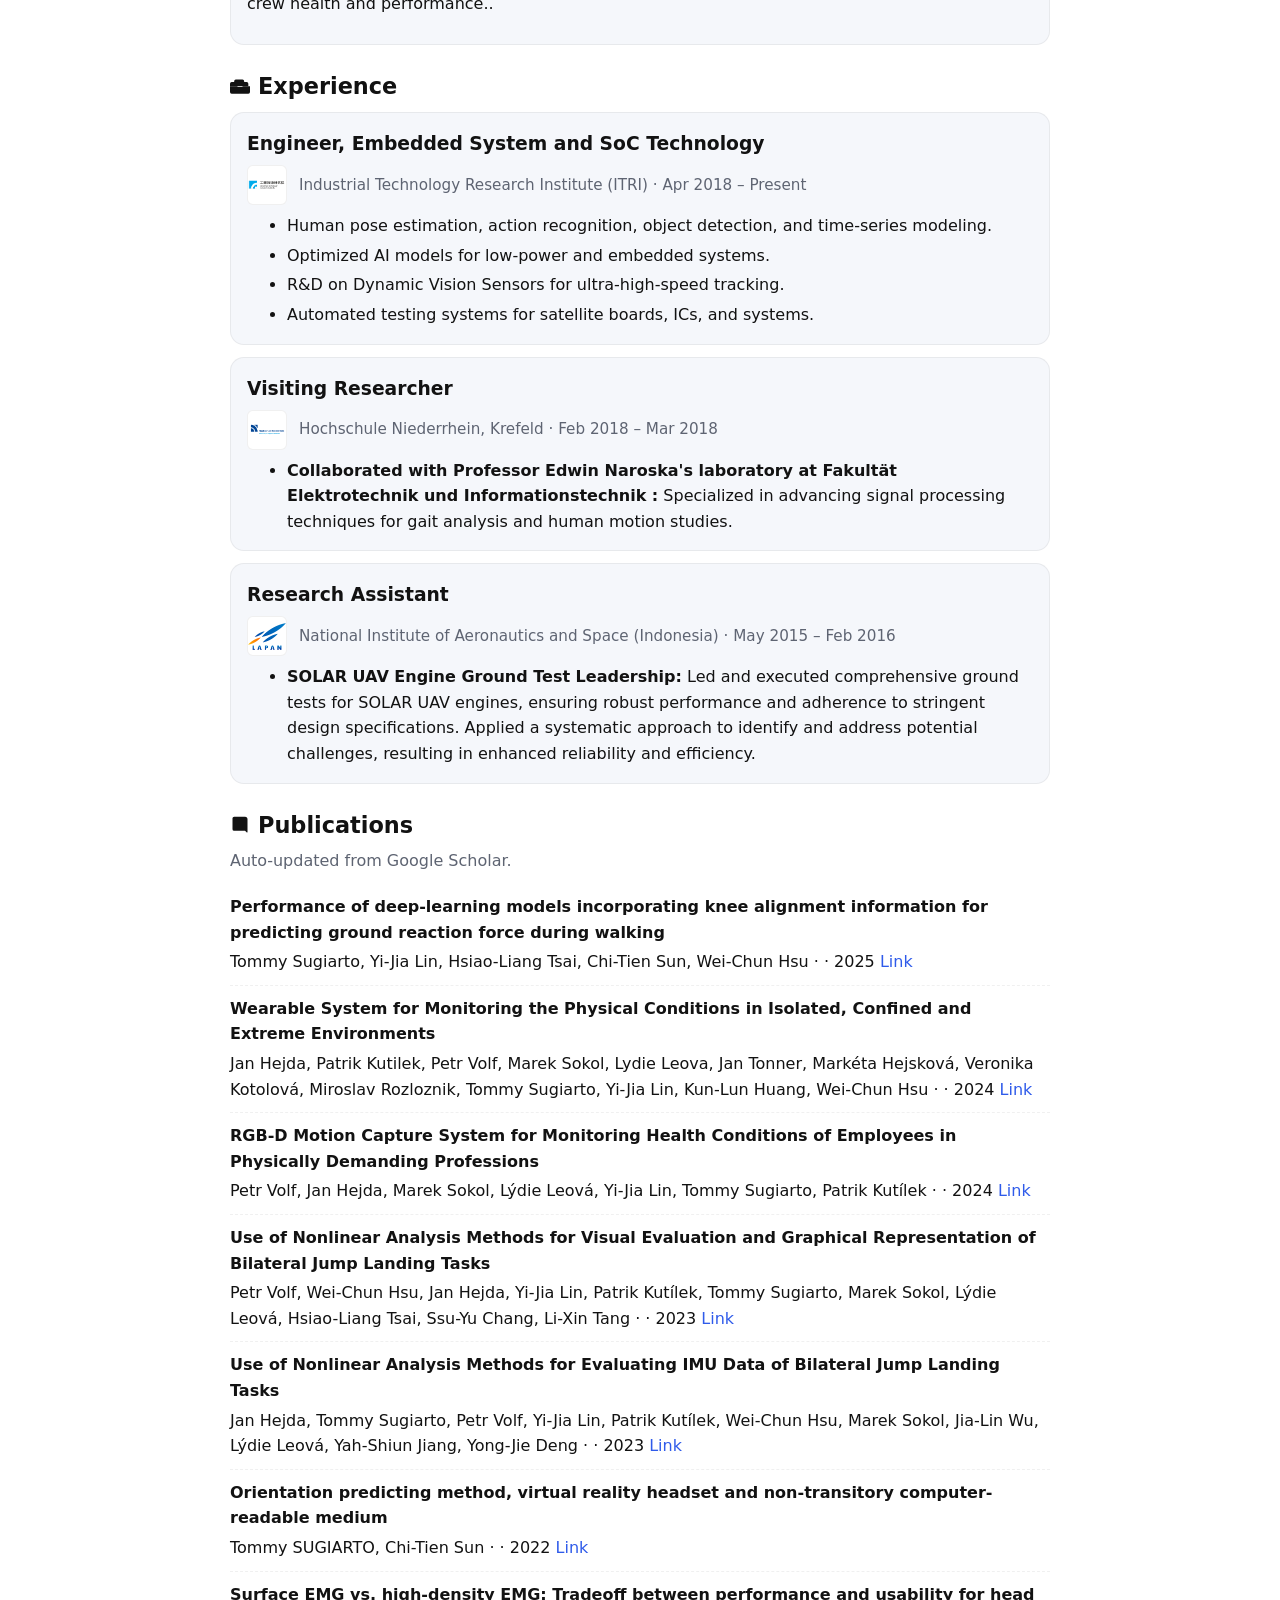
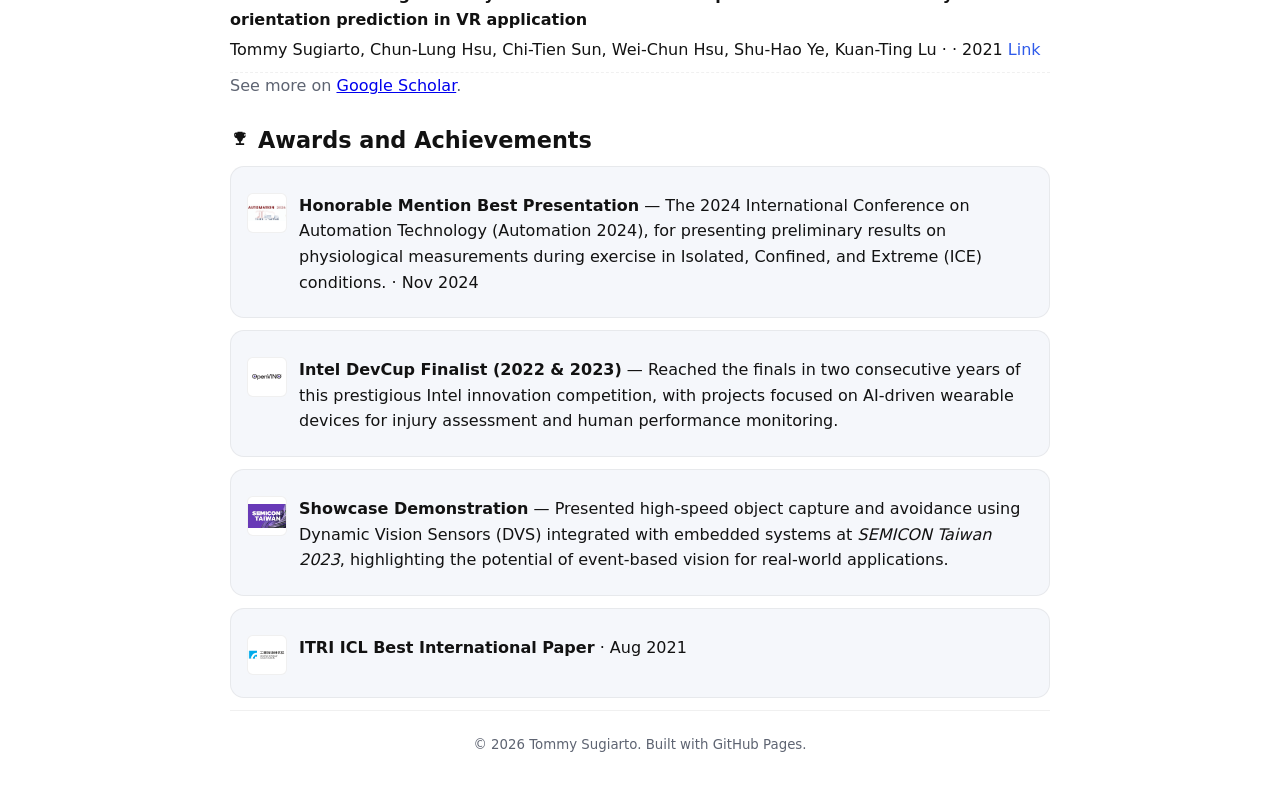
==== commit 768eb257: "Update index.html" ====
--- a/index.html
+++ b/index.html
@@ -4,7 +4,7 @@
   <meta charset="utf-8" />
   <meta name="viewport" content="width=device-width, initial-scale=1" />
   <title>Tommy Sugiarto, Ph.D. • Portfolio</title>
-  <meta name="description" content="Biomechanics • Biomedical Signal Processing • Computer Vision • Dynamic Vision Sensors" />
+  <meta name="description" content="Biomechanics • Artificial Intelligence • Biomedical Signal Processing • Computer Vision • Dynamic Vision Sensors" />
   <link rel="stylesheet" href="styles.css" />
   <link rel="icon" href="data:,">
 </head>
@@ -13,7 +13,7 @@
     <div class="container">
       <img class="avatar" src="assets/profile.jpeg" alt="Tommy Sugiarto headshot" />
       <h1>Tommy Sugiarto, Ph.D.</h1>
-      <p class="tagline">Biomechanics • Biomedical Signal Processing • Computer Vision • Dynamic Vision Sensors</p>
+      <p class="tagline">Biomechanics • Artificial Intelligence • Biomedical Signal Processing • Computer Vision • Dynamic Vision Sensors</p>
       <p class="muted">Hsinchu City, Taiwan</p>
       <nav class="links">
         <a href="https://tw.linkedin.com/in/tommy-sugiarto-65a32ab9" aria-label="LinkedIn">LinkedIn</a>
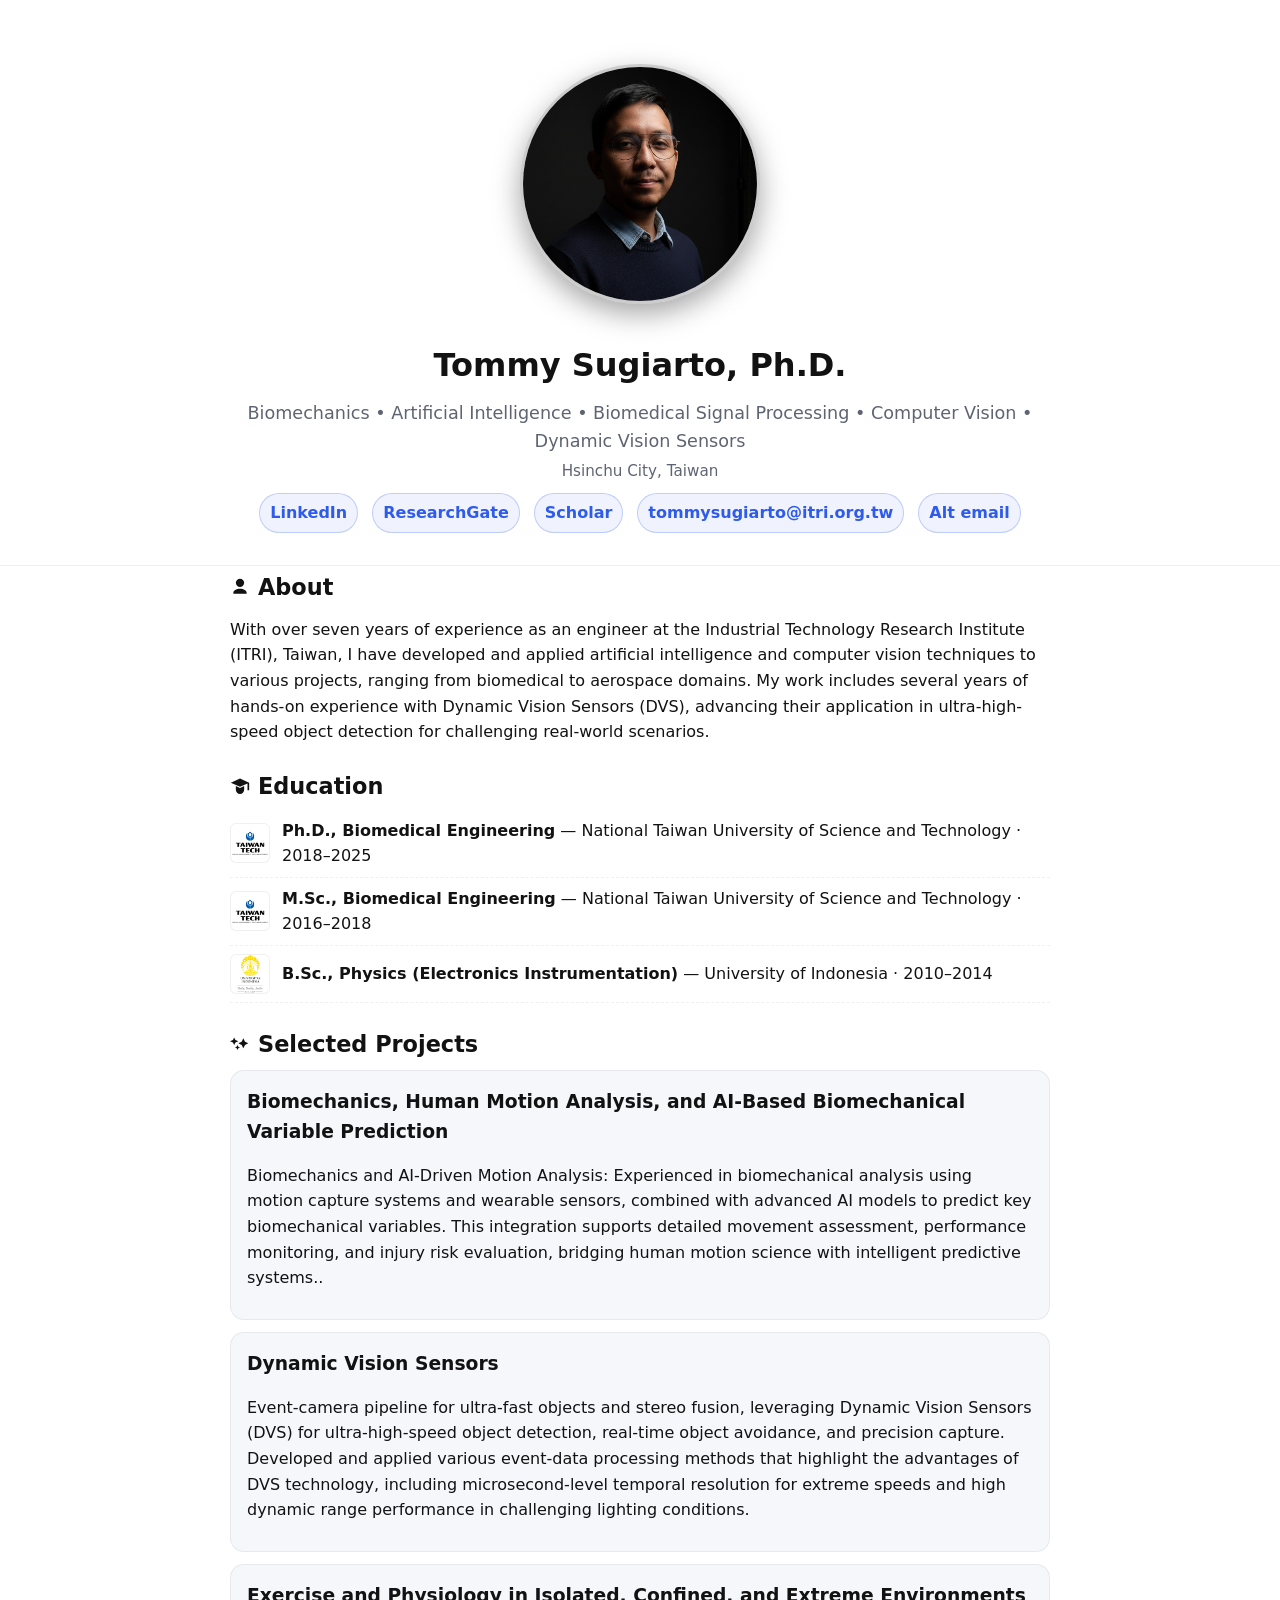
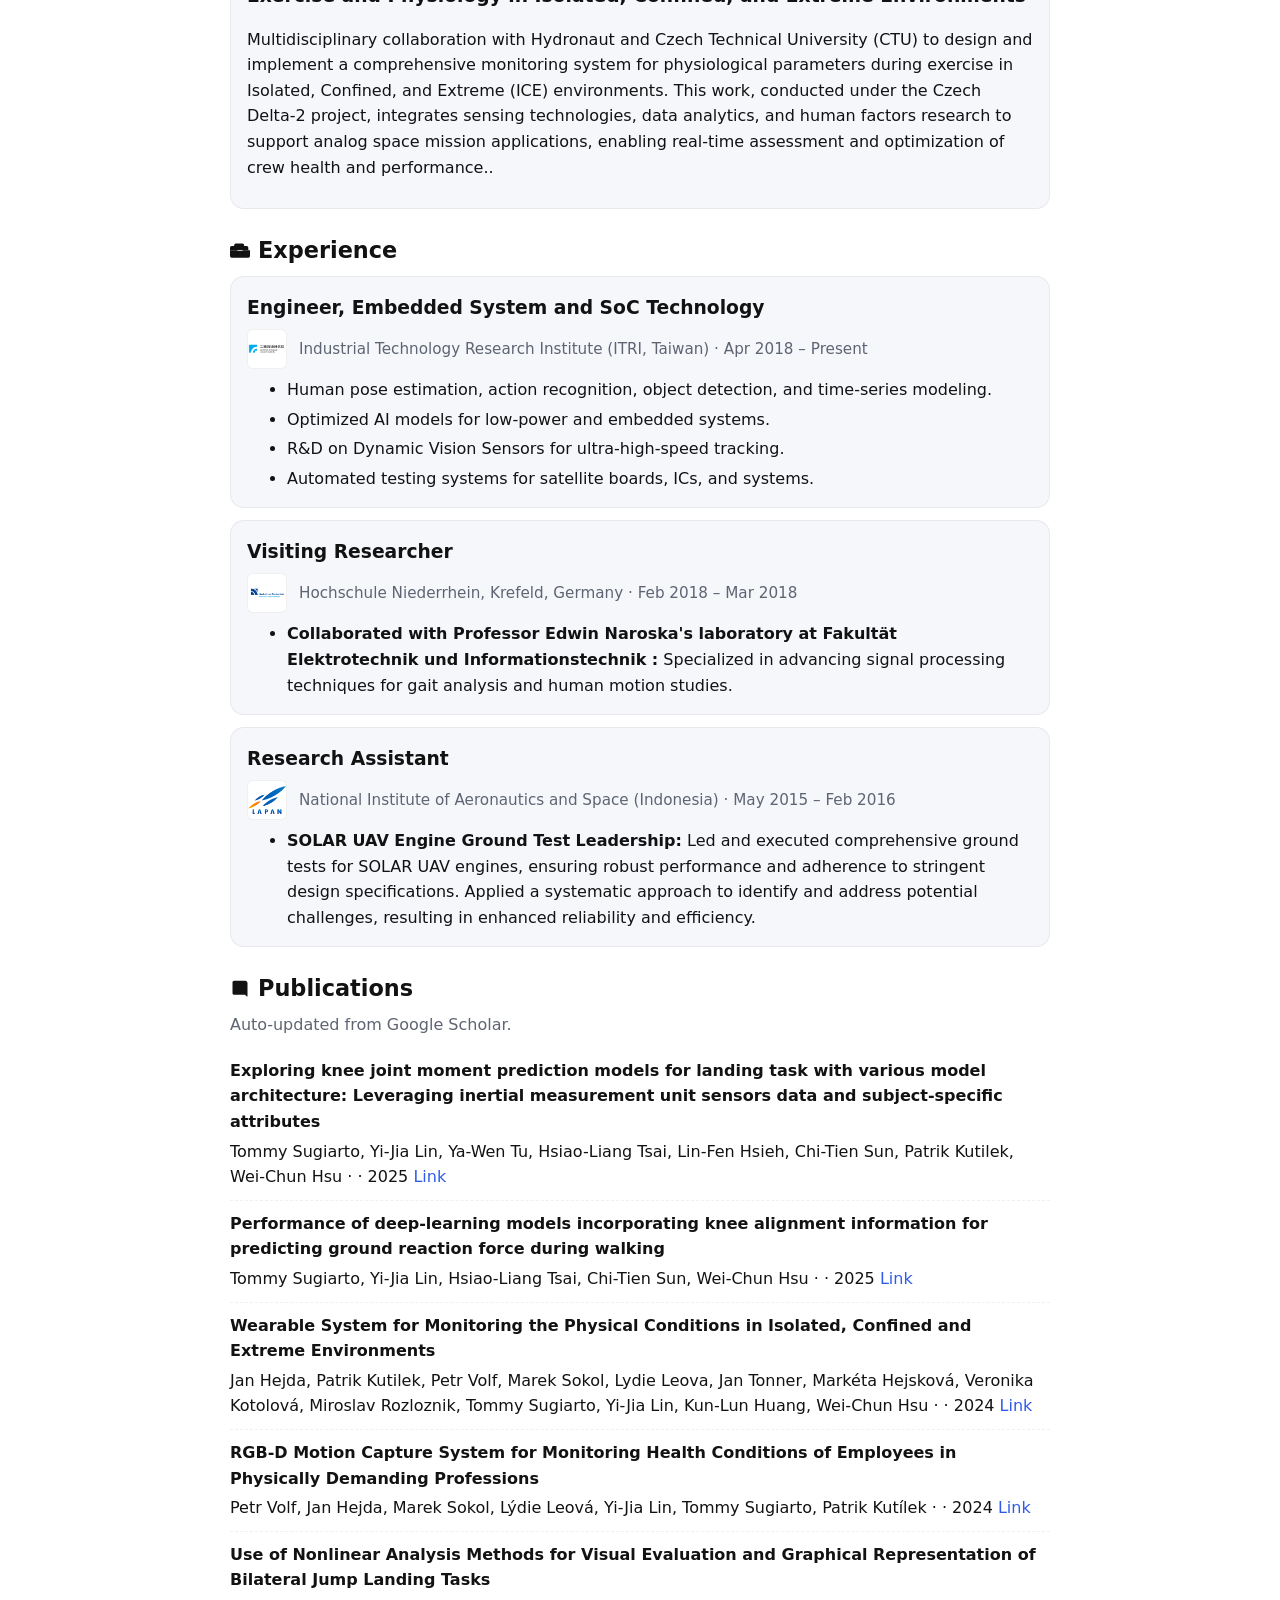
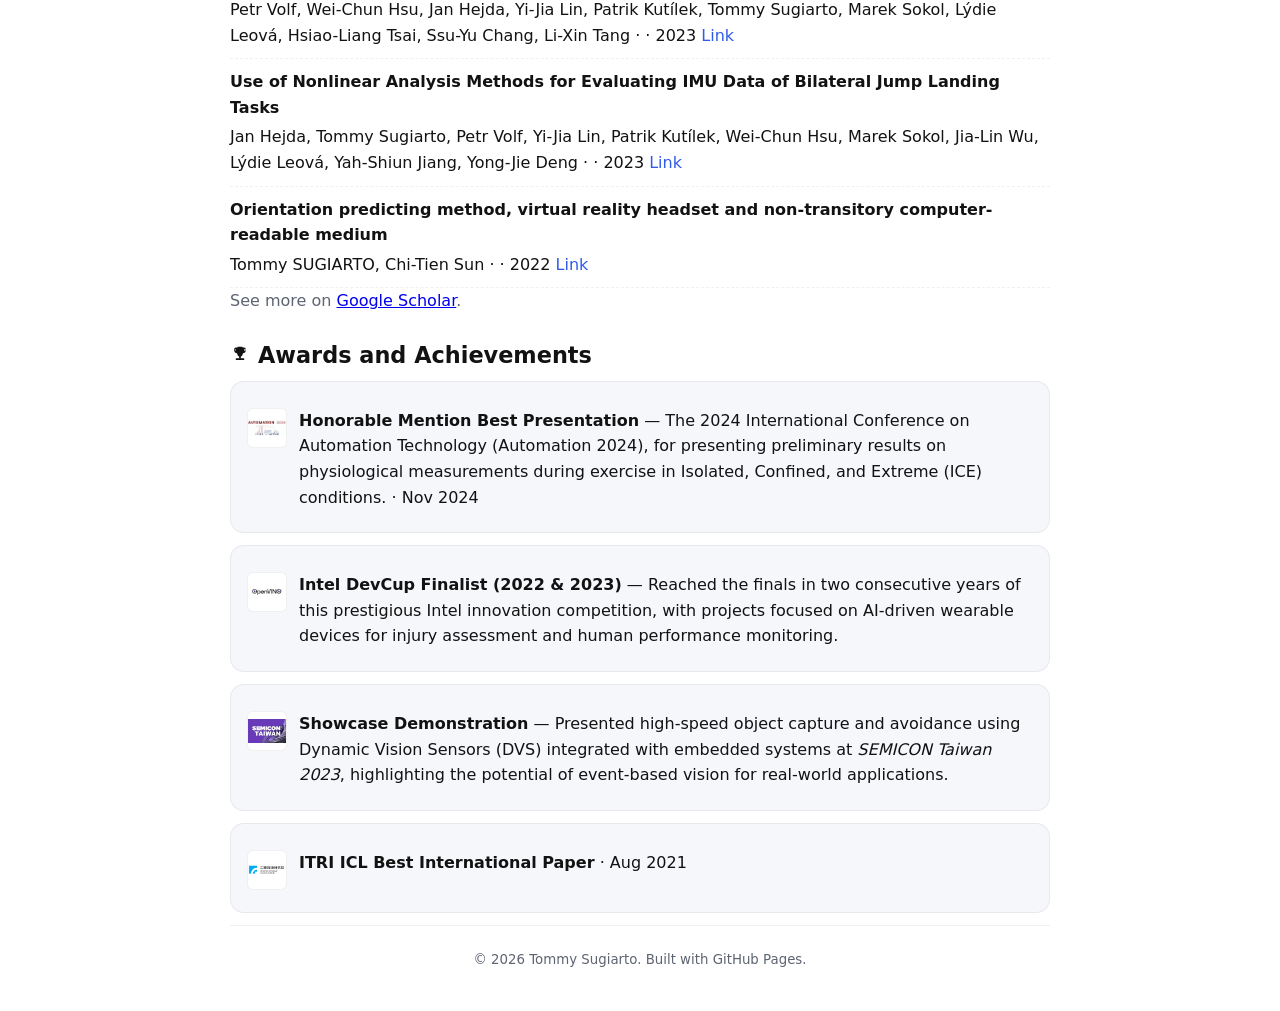
==== commit cedd6e4a: "Update index.html" ====
--- a/index.html
+++ b/index.html
@@ -118,7 +118,7 @@
       <h3>Engineer, Embedded System and SoC Technology</h3>
       <div class="sub org">
         <img class="org-logo" src="assets/itri.png" alt="ITRI logo">
-        <span>Industrial Technology Research Institute (ITRI) · <time>Apr 2018 – Present</time></span>
+        <span>Industrial Technology Research Institute (ITRI, Taiwan) · <time>Apr 2018 – Present</time></span>
       </div>
       <ul class="bullets">
         <li>Human pose estimation, action recognition, object detection, and time‑series modeling.</li>
@@ -132,7 +132,7 @@
       <h3>Visiting Researcher</h3>
       <div class="sub org">
         <img class="org-logo" src="assets/hsnr.png" alt="Hochschule Niederrhein logo">
-        <span>Hochschule Niederrhein, Krefeld · <time>Feb 2018 – Mar 2018</time></span>
+        <span>Hochschule Niederrhein, Krefeld, Germany · <time>Feb 2018 – Mar 2018</time></span>
       </div>
       <ul class="bullets">
         <li><strong>Collaborated with Professor Edwin Naroska's laboratory at Fakultät Elektrotechnik und Informationstechnik :</strong> Specialized in advancing signal processing techniques for gait analysis and human motion studies.</li>
--- a/styles.css
+++ b/styles.css
@@ -19,16 +19,60 @@
 .container { width: 100%; max-width: var(--maxw); margin: 0 auto; padding: 0 20px; }
 
 .site-header {
-  padding: 56px 0 28px;
+  padding: 64px 0 32px;
   text-align: center;
-  background: linear-gradient(180deg, rgba(47,91,234,0.07), rgba(255,255,255,0));
+  background: linear-gradient(180deg, rgba(255,255,255,0.04), rgba(0,0,0,0));
   border-bottom: 1px solid rgba(0,0,0,0.06);
+
+  display: flex;
+  flex-direction: column;
+  align-items: center;
+  justify-content: center;
 }
+
+.site-header h1 {
+  margin: 16px 0 8px;
+  font-size: 2rem;
+}
+
+.site-header .tagline {
+  color: var(--muted);
+  margin: 0 0 4px;
+  font-size: 1.1rem;
+}
+
+.site-header .muted {
+  color: var(--muted);
+  margin: 0 0 10px;
+  font-size: 0.95rem;
+}
+
 .avatar {
-  width: 104px; height: 104px; border-radius: 50%;
-  object-fit: cover; border: 2px solid rgba(0,0,0,0.08);
-  box-shadow: 0 8px 24px rgba(0,0,0,0.06);
+  width: 240px;   /* default (desktop/laptop) */
+  height: 240px;
+  border-radius: 50%;
+  object-fit: cover;
+  border: 3px solid rgba(0,0,0,0.2);
+  box-shadow: 0 10px 28px rgba(0,0,0,0.35);
+  margin-bottom: 12px;
 }
+
+/* Tablet screens (≤768px) */
+@media (max-width: 768px) {
+  .avatar {
+    width: 130px;
+    height: 130px;
+  }
+}
+
+/* Small mobile screens (≤480px) */
+@media (max-width: 480px) {
+  .avatar {
+    width: 100px;
+    height: 100px;
+  }
+}
+
 h1 { margin: 16px 0 8px; font-size: 2rem; }
 .tagline { color: var(--muted); margin: 0 0 4px; }
 .muted { color: var(--muted); margin: 0 0 10px; }
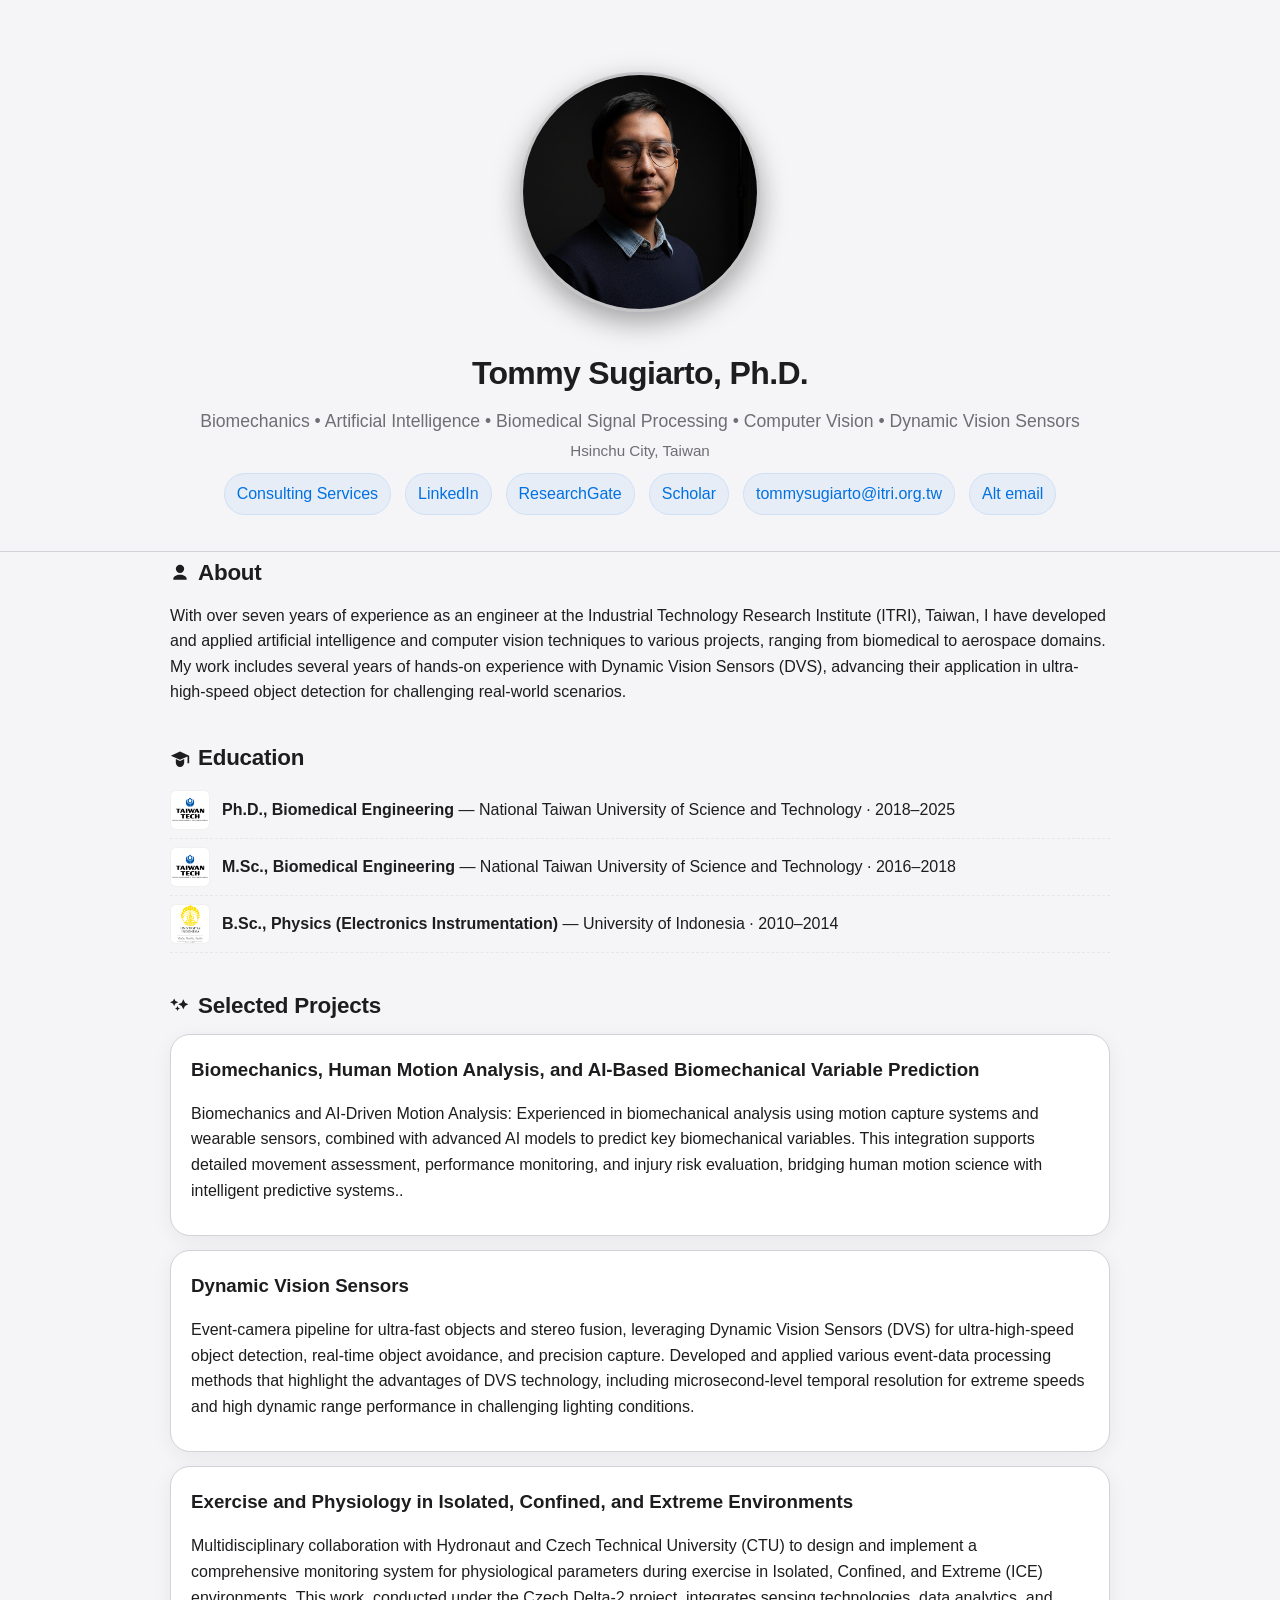
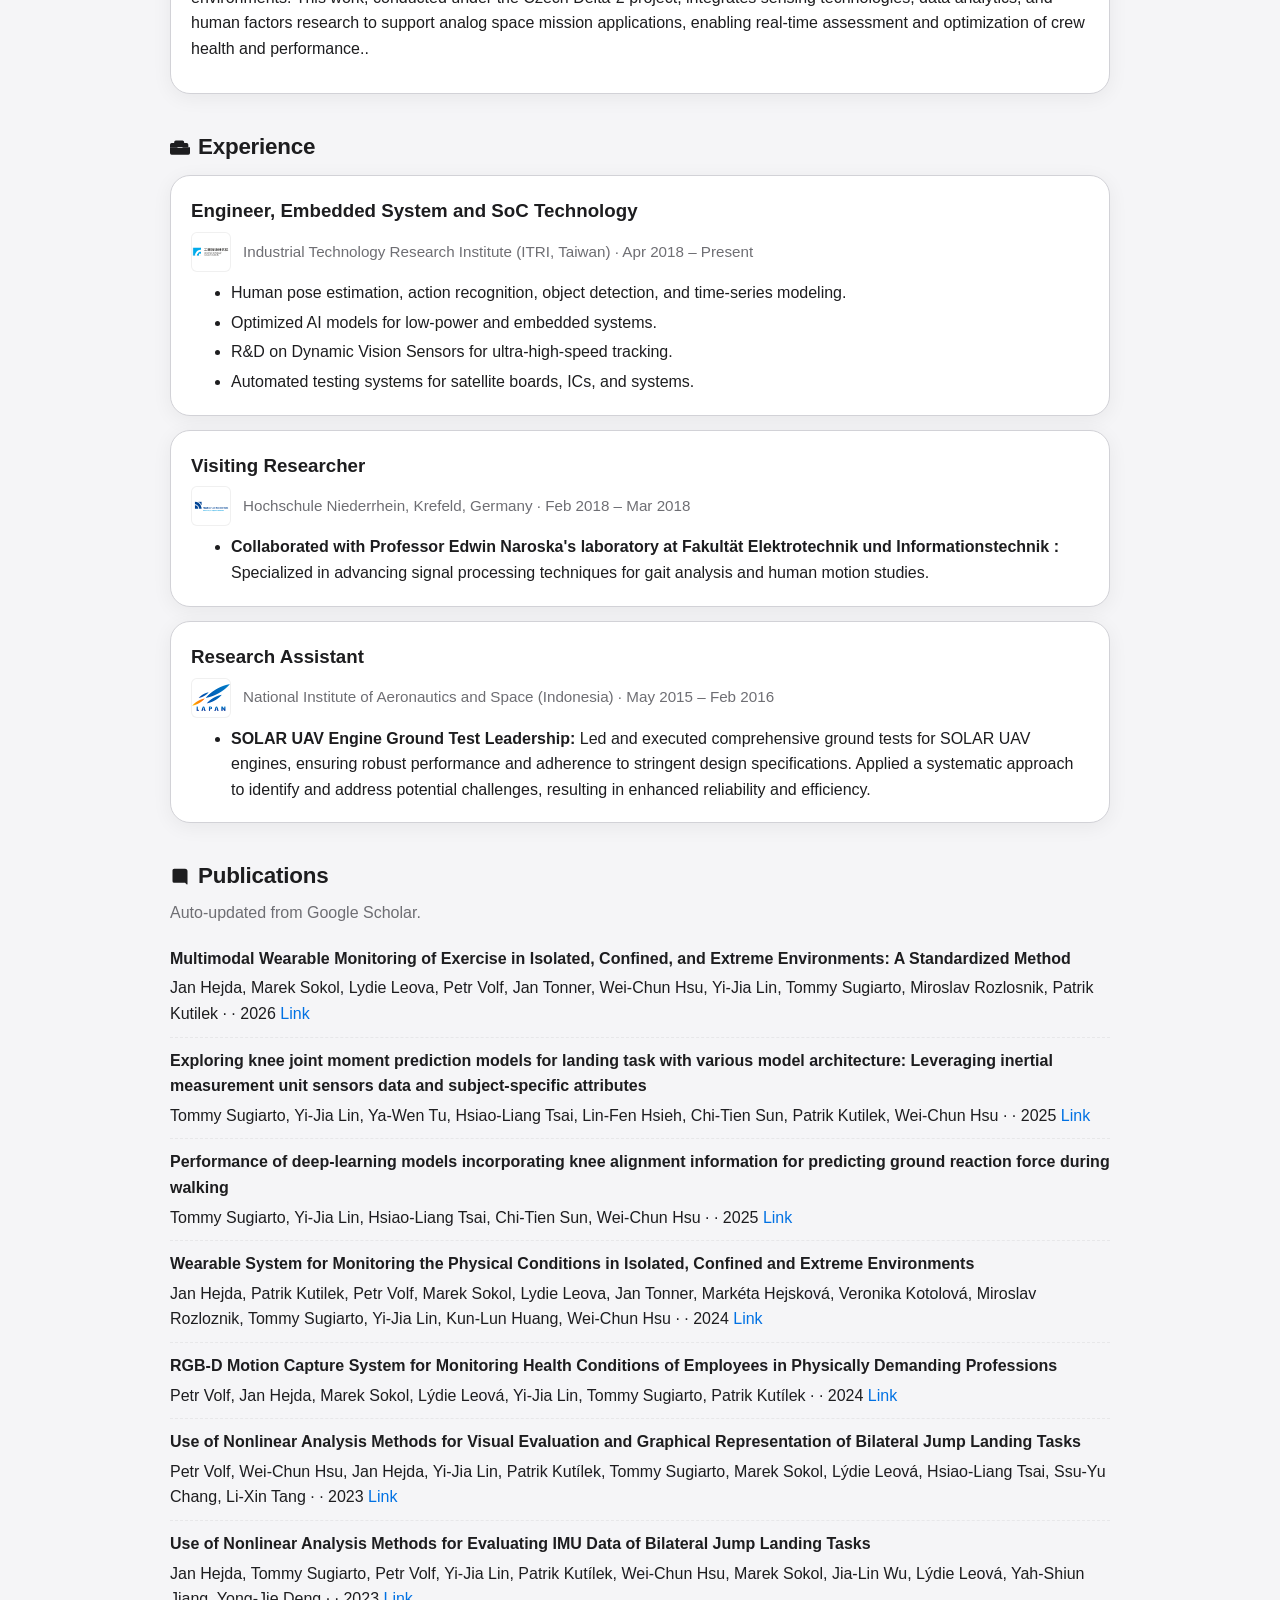
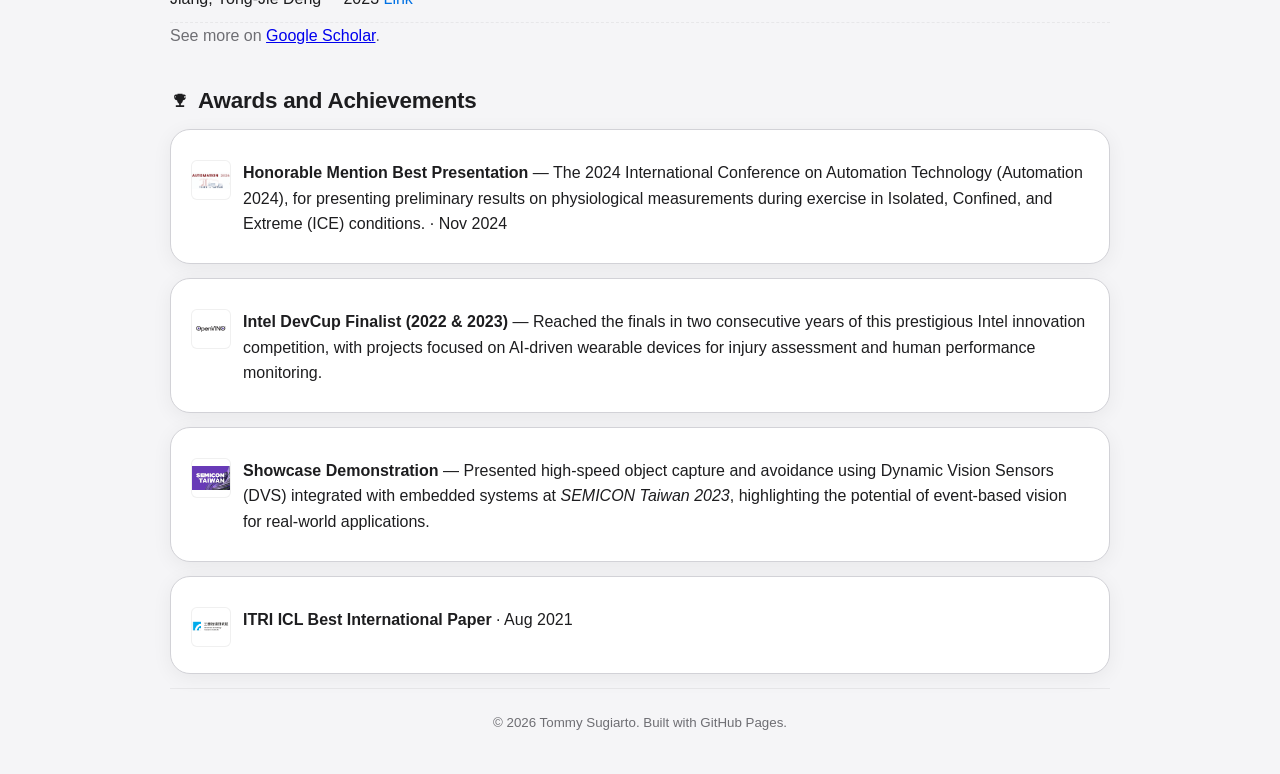
==== commit 60b074f3: "Add link to Consulting Services in index.html" ====
--- a/index.html
+++ b/index.html
@@ -16,6 +16,7 @@
       <p class="tagline">Biomechanics • Artificial Intelligence • Biomedical Signal Processing • Computer Vision • Dynamic Vision Sensors</p>
       <p class="muted">Hsinchu City, Taiwan</p>
       <nav class="links">
+        <a href="consulting.html">Consulting Services</a>
         <a href="https://tw.linkedin.com/in/tommy-sugiarto-65a32ab9" aria-label="LinkedIn">LinkedIn</a>
         <a href="https://www.researchgate.net/profile/Tommy-Sugiarto?ev=hdr_xprf" aria-label="ResearchGate">ResearchGate</a>
         <a href="https://scholar.google.com/citations?user=oPSq5PQAAAAJ&hl=en" aria-label="Google Scholar">Scholar</a>
--- a/styles.css
+++ b/styles.css
@@ -1,33 +1,32 @@
 :root {
-  --bg: #ffffff;
+  --bg: #f5f5f7;
   --panel: #ffffff;
-  --text: #121212;
-  --muted: #5e6472;
-  --link: #2f5bea;
-  --card: #f5f7fb;
-  --radius: 14px;
-  --maxw: 860px;
+  --text: #1d1d1f;
+  --muted: #6e6e73;
+  --link: #0071e3;
+  --card: #ffffff;
+  --border: #d2d2d7;
+  --shadow: 0 4px 20px rgba(0, 0, 0, 0.06);
+  --radius: 20px;
+  --maxw: 980px;
 }
 
 * { box-sizing: border-box; }
 html, body { margin: 0; padding: 0; background: var(--bg); color: var(--text); }
 body {
-  font-family: system-ui, -apple-system, Segoe UI, Roboto, "Noto Sans", Arial, sans-serif;
+  font-family: -apple-system, BlinkMacSystemFont, "SF Pro Text", "Helvetica Neue", Arial, sans-serif;
+  background: var(--bg);
+  color: var(--text);
   line-height: 1.6;
 }
 
 .container { width: 100%; max-width: var(--maxw); margin: 0 auto; padding: 0 20px; }
 
 .site-header {
-  padding: 64px 0 32px;
+  padding: 72px 0 36px;
   text-align: center;
-  background: linear-gradient(180deg, rgba(255,255,255,0.04), rgba(0,0,0,0));
-  border-bottom: 1px solid rgba(0,0,0,0.06);
-
-  display: flex;
-  flex-direction: column;
-  align-items: center;
-  justify-content: center;
+  background: var(--bg);
+  border-bottom: 1px solid var(--border);
 }
 
 .site-header h1 {
@@ -79,22 +78,40 @@
 
 .links { display: inline-flex; gap: 14px; flex-wrap: wrap; justify-content: center; }
 .links a {
-  color: var(--link); text-decoration: none; font-weight: 600;
-  padding: 6px 10px; border-radius: 999px; background: rgba(47,91,234,0.07);
-  border: 1px solid rgba(47,91,234,0.25);
+  color: var(--link);
+  text-decoration: none;
+  font-weight: 500;
+  padding: 7px 12px;
+  border-radius: 999px;
+  background: rgba(0, 113, 227, 0.06);
+  border: 1px solid rgba(0, 113, 227, 0.10);
 }
 .links a:hover { transform: translateY(-1px); transition: transform 120ms ease; }
 
-main { padding: 28px 0 56px; }
-section + section { margin-top: 28px; }
-h2 { margin: 8px 0 10px; font-size: 1.4rem; }
+main {
+  padding: 40px 0 72px;
+}
+section + section {
+  margin-top: 40px;
+}
+h1 {
+  font-size: 2.6rem;
+  font-weight: 700;
+  letter-spacing: -0.02em;
+}
+h2 {
+  font-size: 1.5rem;
+  font-weight: 600;
+  letter-spacing: -0.01em;
+}
 
 .card {
   background: var(--card);
-  border: 1px solid rgba(0,0,0,0.06);
+  border: 1px solid var(--border);
   border-radius: var(--radius);
-  padding: 16px 16px 12px;
-  margin: 12px 0;
+  padding: 20px 20px 16px;
+  margin: 14px 0;
+  box-shadow: var(--shadow);
 }
 .card h3 { margin: 0 0 6px; }
 .sub { color: var(--muted); font-size: 0.95rem; }
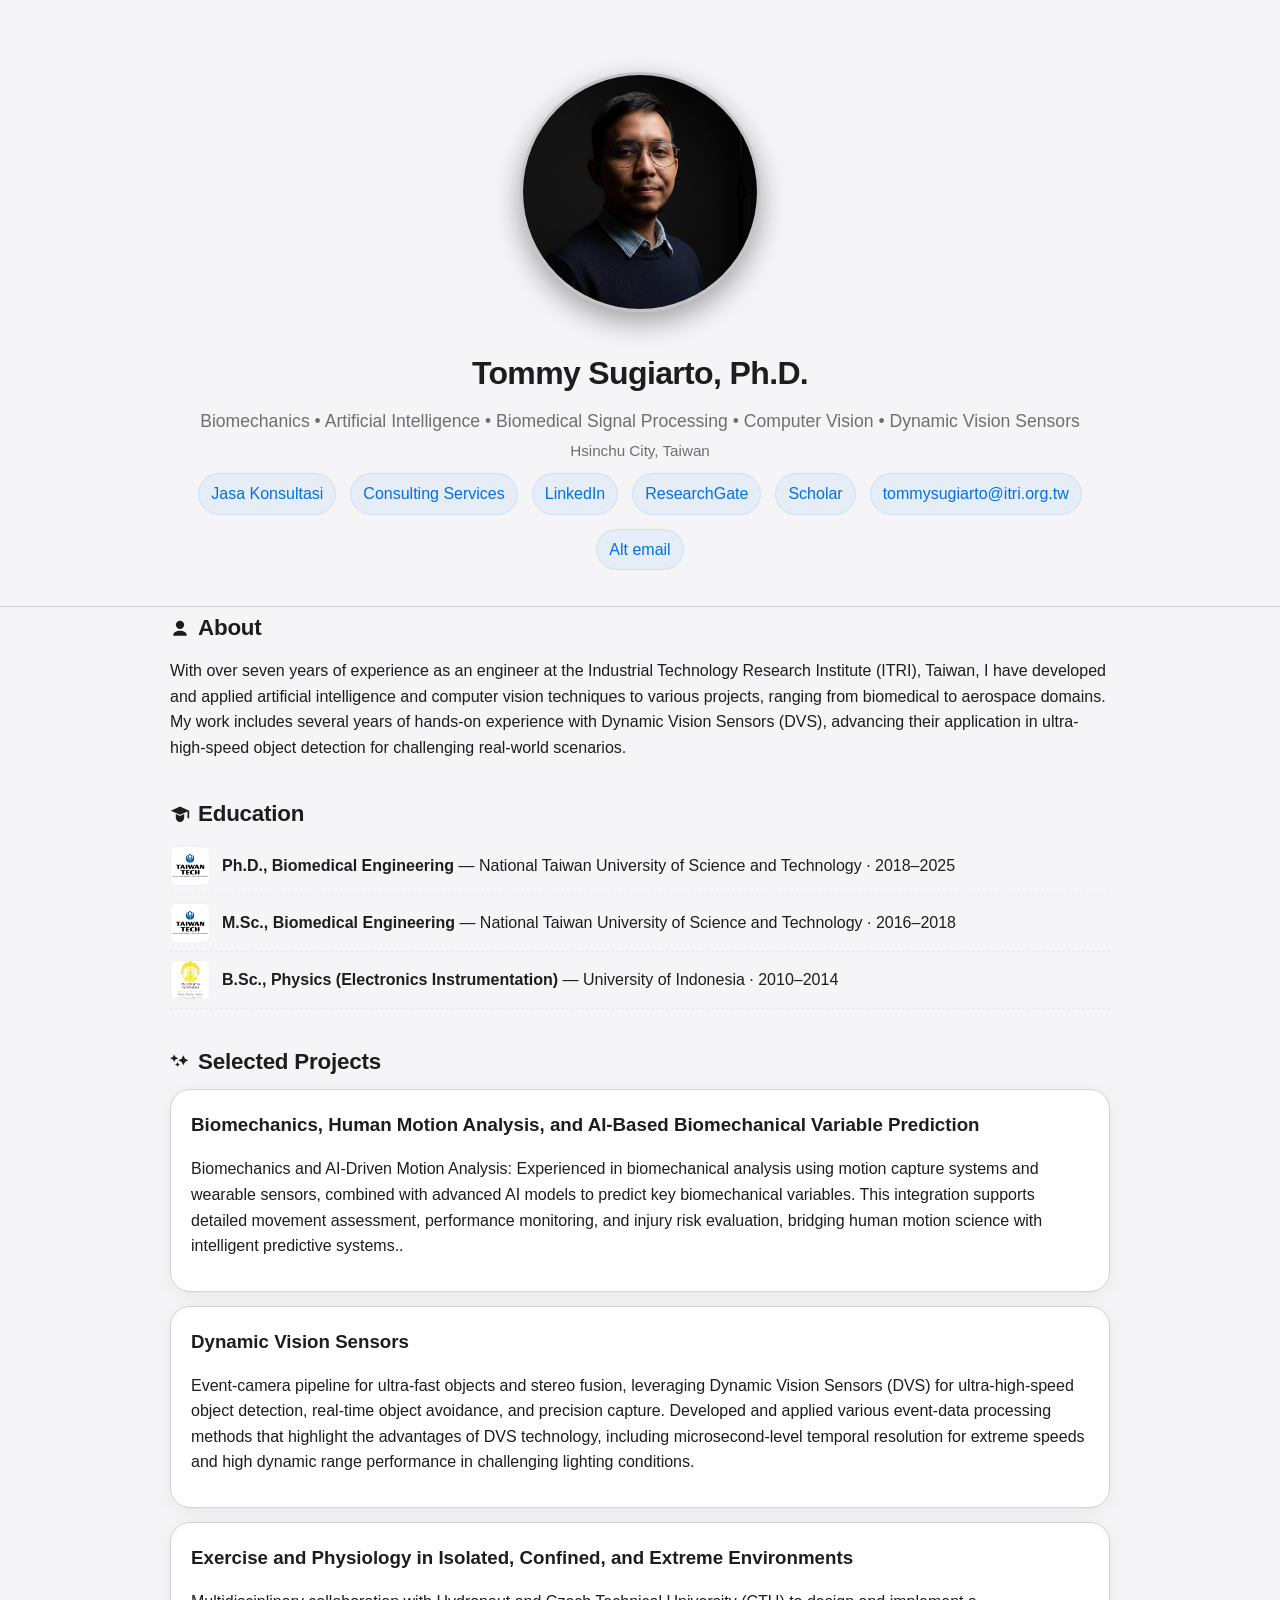
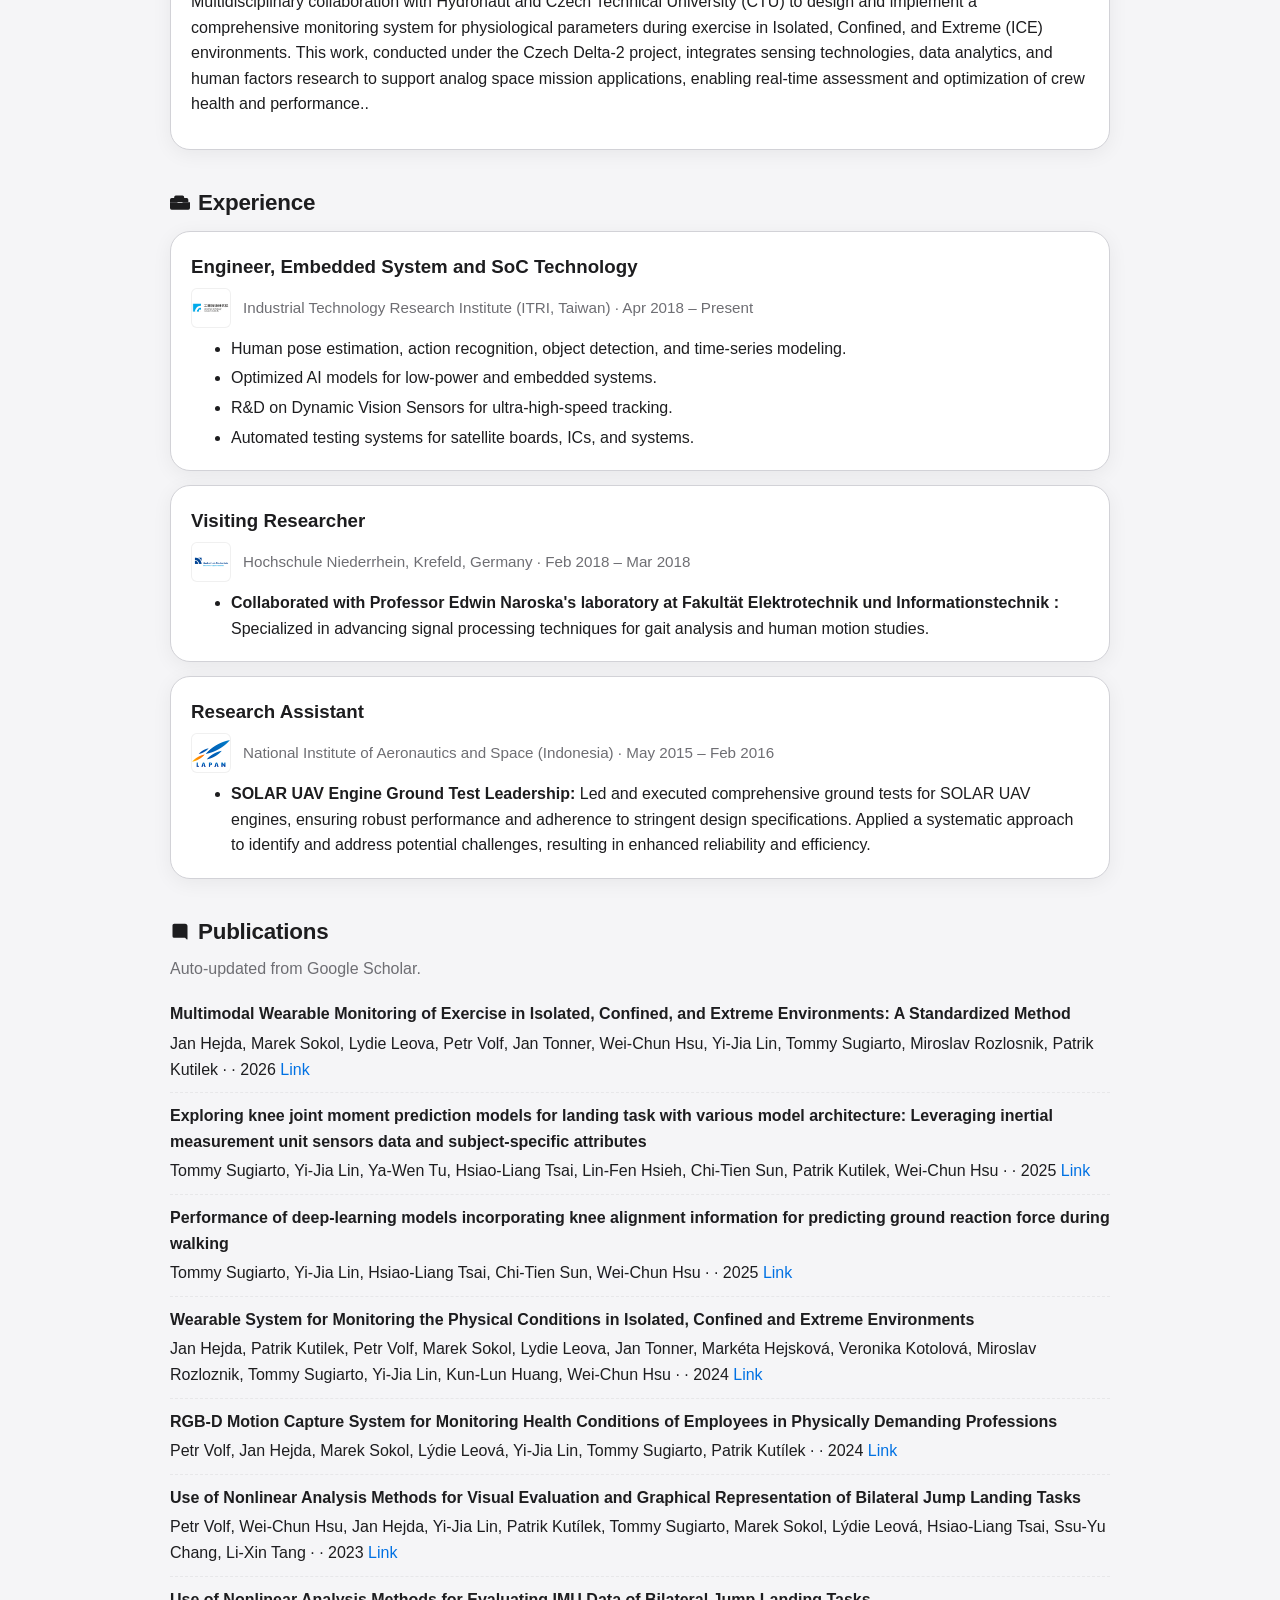
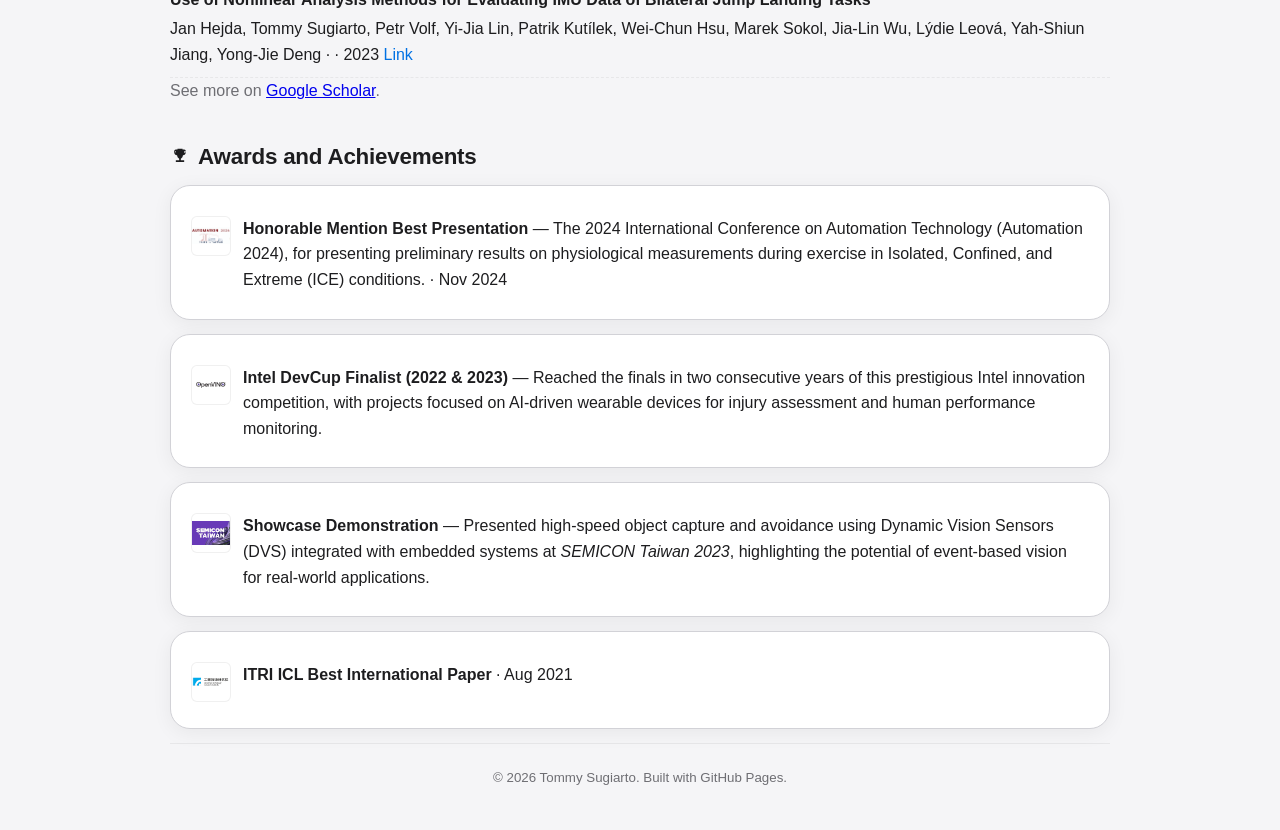
==== commit 41a30a25: "Add consulting link to index.html" ====
--- a/index.html
+++ b/index.html
@@ -16,6 +16,7 @@
       <p class="tagline">Biomechanics • Artificial Intelligence • Biomedical Signal Processing • Computer Vision • Dynamic Vision Sensors</p>
       <p class="muted">Hsinchu City, Taiwan</p>
       <nav class="links">
+        <a href="consulting-id.html">Jasa Konsultasi</a>
         <a href="consulting.html">Consulting Services</a>
         <a href="https://tw.linkedin.com/in/tommy-sugiarto-65a32ab9" aria-label="LinkedIn">LinkedIn</a>
         <a href="https://www.researchgate.net/profile/Tommy-Sugiarto?ev=hdr_xprf" aria-label="ResearchGate">ResearchGate</a>
